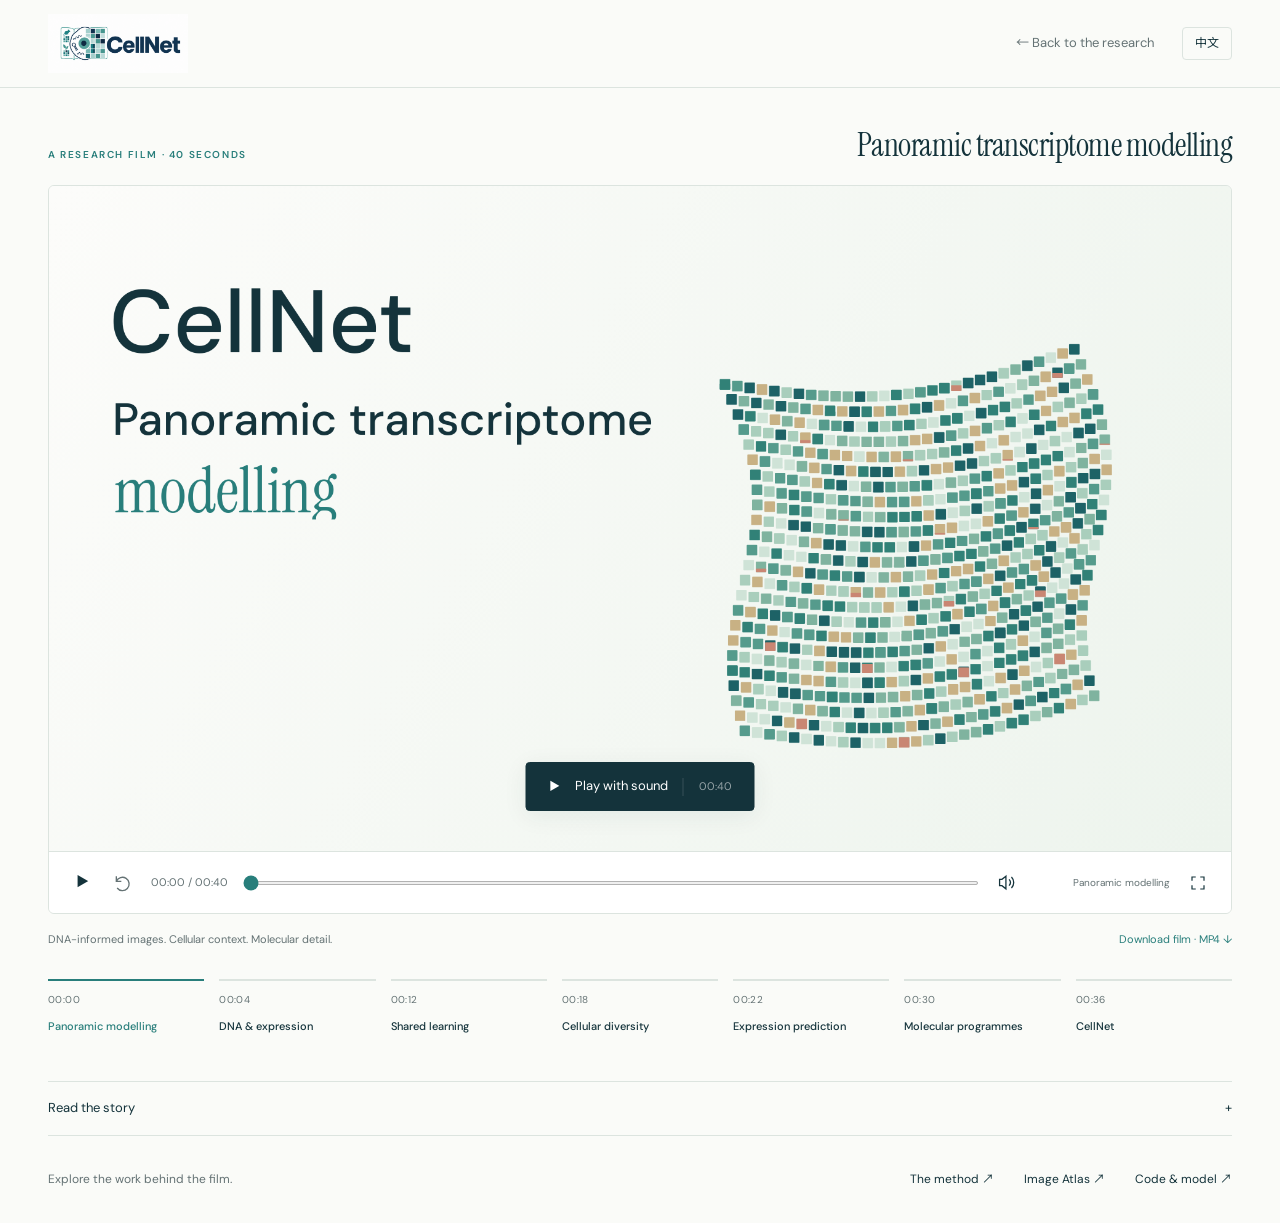
==== film/index.html @ 0e3cb8d1 "Prepare narrated CellNet film and continuous presentation" ====
<!doctype html>
<html lang="en">
<head>
  <meta charset="utf-8">
  <meta name="viewport" content="width=device-width, initial-scale=1">
  <meta name="theme-color" content="#fafbf8">
  <title>CellNet — A panoramic view of the cell · The film</title>
  <meta name="description" content="A 40-second narrated research film introducing CellNet: DNA-informed transcriptome images, panoramic learning, and cellular and molecular capabilities.">
  <link rel="canonical" href="https://daydayup-xq.github.io/CellNet/film/">
  <meta property="og:title" content="CellNet: A panoramic view of the cell — The film">
  <meta property="og:type" content="video.other">
  <meta property="og:image" content="https://daydayup-xq.github.io/CellNet/film/poster.jpg">
  <link rel="icon" href="../assets/cellnet-logo.png">
  <link rel="stylesheet" href="film.css">
  <script type="module" src="player.js"></script>
</head>
<body>
  <a class="skip" href="#film" data-en="Skip to film" data-zh="跳至短片">Skip to film</a>
  <header class="film-header">
    <a class="brand" href="../" aria-label="CellNet home"><img src="../assets/cellnet-logo.png" alt="CellNet" width="1942" height="809"></a>
    <a class="back" href="../" data-en="← Back to the research" data-zh="← 返回研究主页">← Back to the research</a>
    <button class="language" id="language" type="button" aria-label="Switch to Chinese">中文</button>
  </header>
  <main>
    <div class="film-intro"><p class="eyebrow" data-en="A RESEARCH FILM · 40 SECONDS" data-zh="研究短片 · 40 秒">A RESEARCH FILM · 40 SECONDS</p><h1 data-en="Panoramic transcriptome modelling" data-zh="转录组的全景建模">Panoramic transcriptome modelling</h1></div>
    <audio id="soundtrack" preload="metadata"></audio>
    <section class="player" id="film" aria-label="CellNet research film">
      <div class="screen" id="screen" tabindex="0" role="group" aria-label="Film canvas. Space to play or pause; left and right arrows to seek.">
        <canvas id="film-canvas" width="1920" height="1080" role="img" aria-label="CellNet research film. A full text transcript is available below."></canvas>
        <div class="loading" id="loading" role="status" data-en="Preparing the film…" data-zh="正在加载短片…">Preparing the film…</div>
        <button class="start" id="start" type="button" aria-label="Play the film" hidden><span class="play-symbol" aria-hidden="true">▶</span><span data-en="Play with sound" data-zh="有声播放">Play with sound</span><small>00:40</small></button>
      </div>
      <div class="controls" id="controls">
        <button class="control play" id="play" type="button" disabled aria-label="Play"><span id="play-icon" aria-hidden="true">▶</span></button>
        <button class="control replay" id="replay" type="button" disabled aria-label="Replay"><svg viewBox="0 0 24 24" width="20" height="20" fill="none" stroke="currentColor" stroke-width="1.6" aria-hidden="true"><path d="M4 10a8 8 0 1 1 1 8M4 4v6h6"/></svg></button>
        <output id="time" class="time" aria-label="Playback time">00:00 / 00:40</output>
        <label class="seek-label" for="seek"><span class="sr-only" data-en="Film position in seconds" data-zh="短片进度（秒）">Film position in seconds</span><input id="seek" type="range" min="0" max="40" step="0.1" value="0" disabled aria-valuetext="0 seconds of 40 seconds"></label>
        <button class="control" id="sound" type="button" aria-label="Mute" aria-pressed="false" disabled><svg viewBox="0 0 24 24" width="19" height="19" fill="none" stroke="currentColor" stroke-width="1.6" aria-hidden="true"><path d="M10 4 5 8H2v8h3l5 4Z"/><path id="sound-waves" d="M14 8a6 6 0 0 1 0 8m3-11a10 10 0 0 1 0 14"/><path id="sound-off" style="display:none" d="m15 9 6 6m0-6-6 6"/></svg></button>
        <span class="chapter-label" id="chapter-label"></span>
        <button class="control" id="fullscreen" type="button" aria-label="Enter fullscreen"><svg viewBox="0 0 24 24" width="18" height="18" fill="none" stroke="currentColor" stroke-width="1.6" aria-hidden="true"><path d="M4 9V4h5m6 0h5v5m0 6v5h-5m-6 0H4v-5"/></svg></button>
      </div>
      <p class="sr-only" id="scene-announcement" aria-live="polite"></p>
    </section>
    <p id="audio-status" class="audio-status" role="status" hidden></p>
    <div class="film-meta"><span data-en="DNA-informed images. Cellular context. Molecular detail." data-zh="DNA 引导的图像，细胞全景，分子细节。">DNA-informed images. Cellular context. Molecular detail.</span><a id="video-download" href="cellnet-film-en.mp4" download data-en="Download film · MP4 ↓" data-zh="下载短片 · MP4 ↓">Download film · MP4 ↓</a></div>
    <nav class="chapters" id="chapters" aria-label="Film chapters"></nav>
    <details class="transcript" id="transcript"><summary><span data-en="Read the story" data-zh="阅读完整解说">Read the story</span><span aria-hidden="true">+</span></summary><ol id="transcript-list"></ol></details>
    <footer class="film-footer"><p data-en="Explore the work behind the film." data-zh="继续探索短片背后的研究。">Explore the work behind the film.</p><div><a href="../#method" data-en="The method ↗" data-zh="方法 ↗">The method ↗</a><a href="../#gallery">Image Atlas ↗</a><a href="https://github.com/daydayup-xq/CellNet" target="_blank" rel="noopener noreferrer" data-en="Code & model ↗" data-zh="代码与模型 ↗">Code & model ↗</a></div></footer>
    <noscript><p>This film uses JavaScript for playback. <a href="cellnet-film-en.mp4">Watch the MP4 version</a>.</p></noscript>
  </main>
</body>
</html>
---- film/film.css ----
@font-face{font-family:'DM Sans';font-style:normal;font-weight:100 1000;font-display:swap;src:url('../assets/fonts/dm-sans-latin-variable.woff2') format('woff2')}
@font-face{font-family:'Instrument Serif';font-style:normal;font-weight:400;font-display:swap;src:url('../assets/fonts/instrument-serif-latin-regular.woff2') format('woff2')}
@font-face{font-family:'Instrument Serif';font-style:italic;font-weight:400;font-display:swap;src:url('../assets/fonts/instrument-serif-latin-italic.woff2') format('woff2')}
@font-face{font-family:'Noto Sans SC';font-style:normal;font-weight:100 900;font-display:swap;src:url('../assets/fonts/noto-sans-sc-film.woff2') format('woff2')}
:root{--paper:#fafbf8;--ink:#14333b;--teal:#287e7b;--line:#dce4df;--muted:#647274;--sans:'DM Sans','Noto Sans SC',sans-serif}
*{box-sizing:border-box}body{margin:0;background:var(--paper);color:var(--ink);font:15px/1.6 var(--sans);-webkit-font-smoothing:antialiased}button,input{font:inherit}a{color:inherit;text-decoration:none}button{color:inherit;cursor:pointer}button:disabled{cursor:wait;opacity:.45}a:focus-visible,button:focus-visible,input:focus-visible,summary:focus-visible,[tabindex]:focus-visible{outline:3px solid #64ada4;outline-offset:5px}button{touch-action:manipulation}[hidden]{display:none!important}.sr-only{position:absolute;width:1px;height:1px;margin:-1px;overflow:hidden;clip:rect(0,0,0,0);white-space:nowrap}.skip{position:fixed;top:-80px;left:16px;padding:10px;background:white;z-index:20}.skip:focus{top:16px}
.film-header{height:88px;display:flex;align-items:center;gap:28px;max-width:1600px;margin:auto;padding:0 48px;border-bottom:1px solid var(--line)}.brand{width:140px;flex:none;display:block}.brand img{display:block;width:100%;height:auto}.back{margin-left:auto;font-size:13px;color:var(--muted)}.language{background:none;border:1px solid var(--line);border-radius:4px;padding:6px 12px;font-size:12px}main{max-width:1440px;margin:auto;padding:40px 48px 0}.film-intro{display:flex;align-items:end;justify-content:space-between;gap:24px;margin-bottom:22px}.eyebrow{font-size:10px;letter-spacing:1.6px;margin:0;color:var(--teal);font-weight:600}h1{font-family:'Instrument Serif','Noto Sans SC',serif;font-size:32px;font-weight:400;letter-spacing:-.5px;line-height:1.1;margin:0}html[lang=zh-CN] h1{font-size:24px;letter-spacing:0}
.player{border:1px solid var(--line);border-radius:6px;overflow:hidden;background:var(--paper)}.screen{position:relative;aspect-ratio:16/9;isolation:isolate;cursor:pointer}.screen canvas{width:100%;height:100%;display:block}.loading{position:absolute;inset:0;display:grid;place-items:center;background:var(--paper);font-size:14px}.start{position:absolute;left:50%;bottom:6%;transform:translateX(-50%);display:flex;align-items:center;gap:15px;padding:13px 22px;background:var(--ink);color:white;border:1px solid var(--ink);border-radius:4px;font-size:13px;box-shadow:0 5px 25px #14333b12;white-space:nowrap}.start:hover{background:var(--teal)}.start small{font-size:11px;opacity:.55;border-left:1px solid #ffffff45;padding-left:15px}.play-symbol{font-size:11px}.controls{min-height:62px;display:flex;align-items:center;gap:15px;border-top:1px solid var(--line);padding:9px 20px;background:#fff}.control{border:0;background:transparent;flex:none;display:grid;place-items:center;width:26px;height:30px;font-size:22px;padding:0}.control.play{font-size:13px}.control.replay{font-size:24px;color:var(--muted)}.time{font-variant-numeric:tabular-nums;font-size:11px;white-space:nowrap;color:var(--muted)}.seek-label{flex:1;min-width:40px;display:flex;align-items:center;height:32px}input[type=range]{width:100%;margin:0;accent-color:var(--teal);cursor:pointer;height:4px}.chapter-label{font-size:10px;color:var(--muted);width:135px;text-align:right;white-space:nowrap;overflow:hidden;text-overflow:ellipsis}.film-meta{display:flex;justify-content:space-between;gap:20px;margin:17px 0 30px;font-size:11px;color:var(--muted)}.film-meta a{color:var(--teal);white-space:nowrap}.chapters{display:grid;grid-template-columns:repeat(7,minmax(0,1fr));gap:15px;margin:0 0 32px}.chapter{background:none;border:0;border-top:2px solid var(--line);text-align:left;padding:12px 0;line-height:1.45;transition:border-color .2s}.chapter[aria-current=true]{border-top-color:var(--teal)}.chapter:hover{border-top-color:#91b7a9}.chapter span{display:block;color:var(--muted);font-size:10px;letter-spacing:.4px;font-variant-numeric:tabular-nums;margin-bottom:8px}.chapter strong{font-weight:500;font-size:11px}.chapter[aria-current=true] strong{color:var(--teal)}.transcript{border-block:1px solid var(--line);margin-bottom:34px}.transcript summary{display:flex;justify-content:space-between;list-style:none;cursor:pointer;font-size:13px;padding:16px 0}.transcript summary::-webkit-details-marker{display:none}.transcript[open] summary>span:last-child{transform:rotate(45deg)}.transcript ol{list-style:none;padding:10px 0 22px;margin:0;display:grid;grid-template-columns:1fr 1fr;gap:22px 55px}.transcript li{display:grid;grid-template-columns:45px 1fr;gap:15px;font-size:13px}.transcript li button{border:0;background:none;padding:0;align-self:start;font-size:11px;color:var(--teal)}.transcript li h2{font-size:14px;font-weight:550;margin:0 0 6px}.transcript li p{margin:0;color:var(--muted)}.film-footer{display:flex;justify-content:space-between;align-items:center;gap:20px;padding:0 0 34px;font-size:12px}.film-footer p{color:var(--muted);margin:0}.film-footer>div{display:flex;gap:30px}.film-footer a:hover{color:var(--teal)}.player:fullscreen{display:flex;flex-direction:column;justify-content:center;background:var(--paper);border:0;border-radius:0}.player:fullscreen .screen{width:min(100%,calc((100dvh - 62px)*16/9));flex:none;margin:auto auto 0}.player:fullscreen .controls{width:100%;margin:0 auto auto}
html.export body{background:var(--paper)}html.export .film-header,html.export .film-intro,html.export .controls,html.export .film-meta,html.export .chapters,html.export .transcript,html.export .film-footer,html.export .start{display:none!important}html.export main{max-width:none;padding:0}html.export .player{border:0;border-radius:0}html.export .screen{width:100vw;height:100vh;aspect-ratio:auto}
@media(min-width:1600px){main{padding-top:50px}}@media(max-width:900px){.film-header{padding:0 25px;height:75px}main{padding:30px 25px 0}.film-intro{display:block}.eyebrow{margin-bottom:12px}h1{font-size:30px}.chapters{grid-template-columns:repeat(4,1fr);gap:0 18px}.chapter-label{display:none}.transcript ol{gap:20px 25px}.film-meta{font-size:10px}.film-footer>div{gap:20px}}
@media(max-width:540px){.film-header{padding-inline:18px;gap:14px;height:68px}.brand{width:110px}.back{font-size:10px}.language{font-size:10px;padding:4px 7px}main{padding:24px 14px 0}.film-intro{margin-inline:4px}h1{font-size:27px}.eyebrow{font-size:9px}.controls{padding:7px 10px;gap:9px;min-height:52px}.time{font-size:9px}.control{width:20px}.start{padding:8px 13px;gap:10px;font-size:10px;bottom:4%}.start small{display:none}.film-meta{display:block;margin:14px 4px 25px}.film-meta>span{display:block;margin-bottom:8px}.chapters{margin:0 4px 24px;gap:0 12px}.chapter strong{font-size:10px}.chapter span{font-size:9px;margin-bottom:5px}.transcript{margin-inline:4px}.transcript ol{grid-template-columns:1fr;gap:22px}.film-footer{display:block;margin-inline:4px}.film-footer p{margin-bottom:14px}.film-footer>div{justify-content:space-between;gap:10px;font-size:11px}}
@media(prefers-reduced-motion:reduce){*{scroll-behavior:auto!important;transition:none!important}}

.audio-status{font-size:12px;color:var(--teal);margin:12px 0}.export .audio-status{display:none!important}
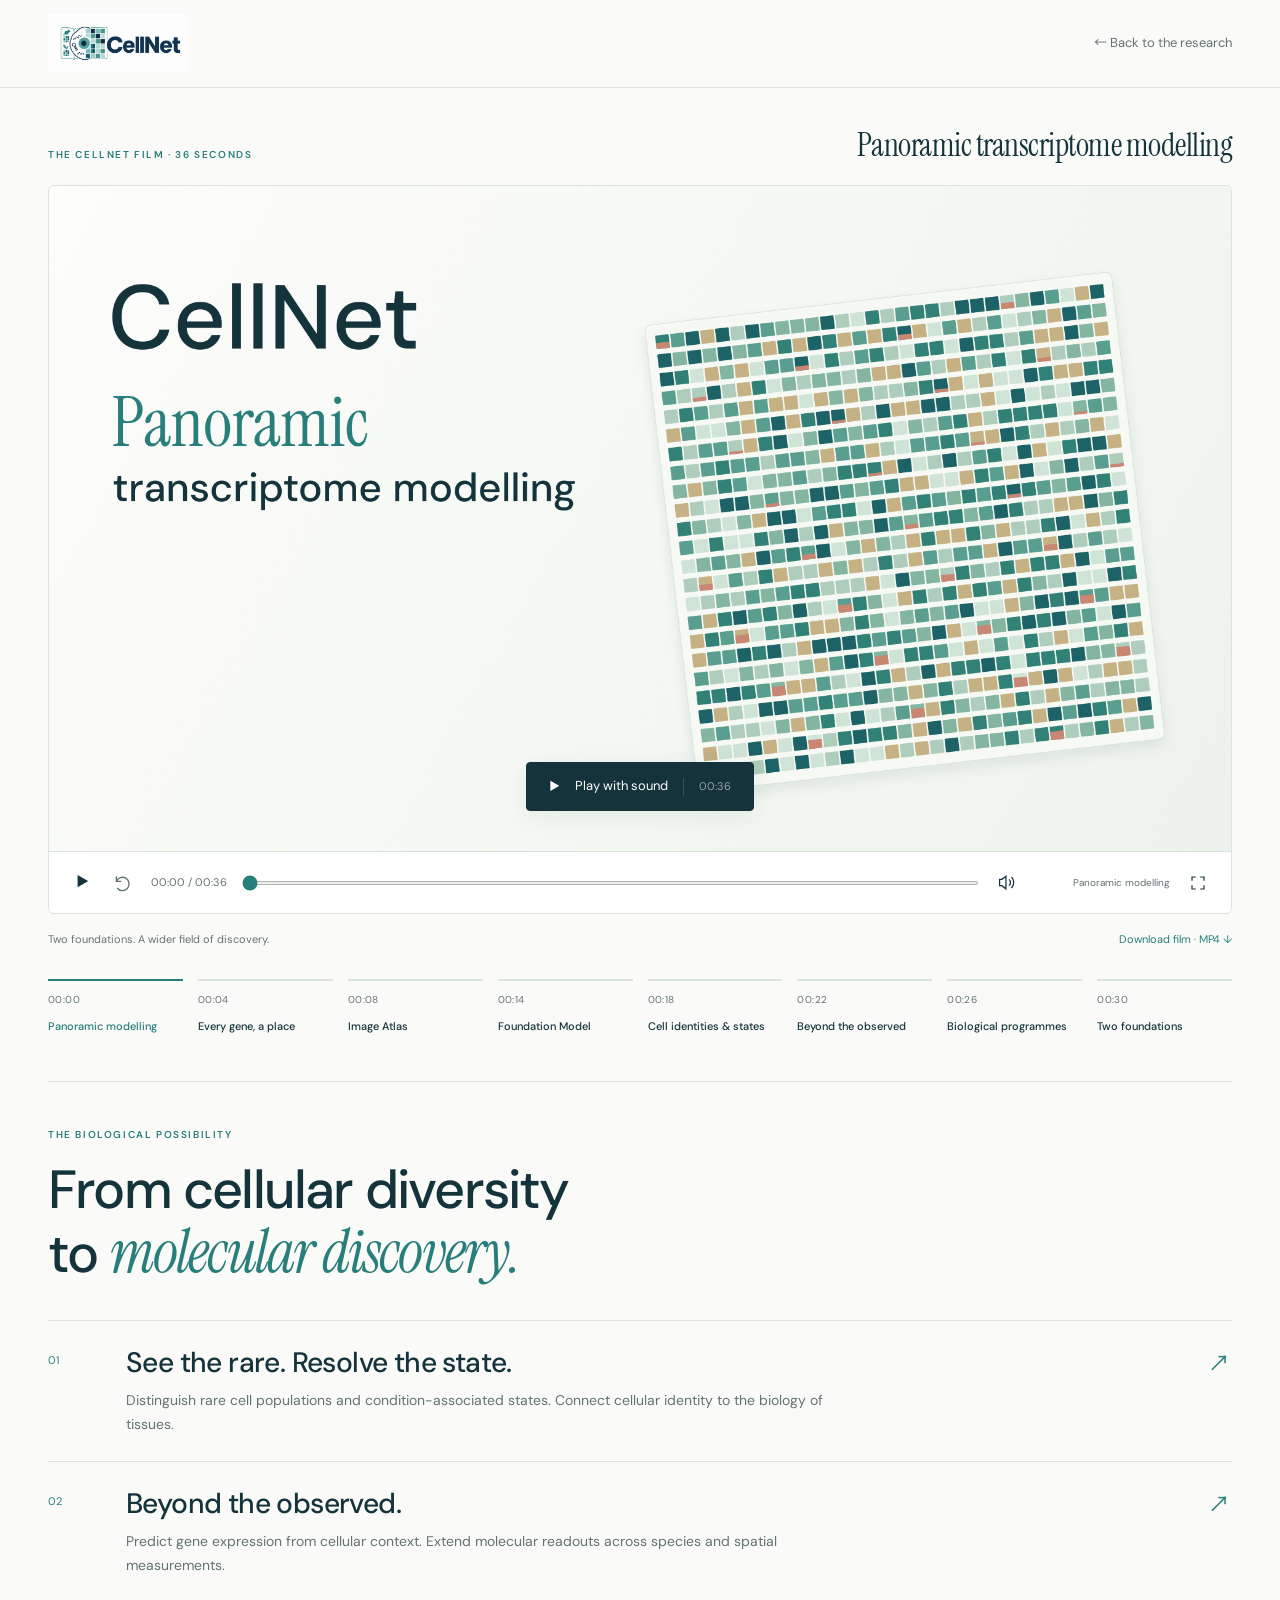
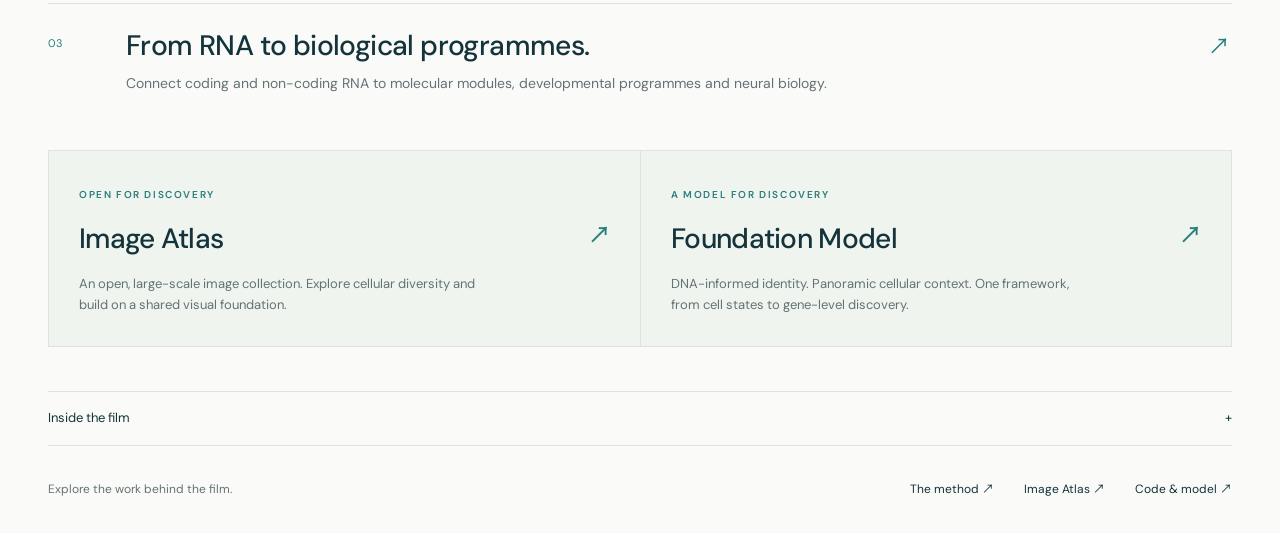
==== commit a3356287: "Present CellNet Image Atlas and foundation model in a music-led English film" ====
--- a/film/index.html
+++ b/film/index.html
@@ -5,36 +5,35 @@
   <meta name="viewport" content="width=device-width, initial-scale=1">
   <meta name="theme-color" content="#fafbf8">
   <title>CellNet — A panoramic view of the cell · The film</title>
-  <meta name="description" content="A 40-second narrated research film introducing CellNet: DNA-informed transcriptome images, panoramic learning, and cellular and molecular capabilities.">
+  <meta name="description" content="A 36-second music-led film. A large-scale Image Atlas and a panoramic foundation model connect cellular diversity with molecular discovery.">
   <link rel="canonical" href="https://daydayup-xq.github.io/CellNet/film/">
   <meta property="og:title" content="CellNet: A panoramic view of the cell — The film">
   <meta property="og:type" content="video.other">
   <meta property="og:image" content="https://daydayup-xq.github.io/CellNet/film/poster.jpg">
   <link rel="icon" href="../assets/cellnet-logo.png">
-  <link rel="stylesheet" href="film.css">
-  <script type="module" src="player.js"></script>
+  <link rel="stylesheet" href="film.css?v=3">
+  <script type="module" src="player.js?v=3"></script>
 </head>
 <body>
-  <a class="skip" href="#film" data-en="Skip to film" data-zh="跳至短片">Skip to film</a>
+  <a class="skip" href="#film">Skip to film</a>
   <header class="film-header">
     <a class="brand" href="../" aria-label="CellNet home"><img src="../assets/cellnet-logo.png" alt="CellNet" width="1942" height="809"></a>
-    <a class="back" href="../" data-en="← Back to the research" data-zh="← 返回研究主页">← Back to the research</a>
-    <button class="language" id="language" type="button" aria-label="Switch to Chinese">中文</button>
+    <a class="back" href="../">← Back to the research</a>
   </header>
   <main>
-    <div class="film-intro"><p class="eyebrow" data-en="A RESEARCH FILM · 40 SECONDS" data-zh="研究短片 · 40 秒">A RESEARCH FILM · 40 SECONDS</p><h1 data-en="Panoramic transcriptome modelling" data-zh="转录组的全景建模">Panoramic transcriptome modelling</h1></div>
+    <div class="film-intro"><p class="eyebrow">THE CELLNET FILM · 36 SECONDS</p><h1>Panoramic transcriptome modelling</h1></div>
     <audio id="soundtrack" preload="metadata"></audio>
     <section class="player" id="film" aria-label="CellNet research film">
       <div class="screen" id="screen" tabindex="0" role="group" aria-label="Film canvas. Space to play or pause; left and right arrows to seek.">
-        <canvas id="film-canvas" width="1920" height="1080" role="img" aria-label="CellNet research film. A full text transcript is available below."></canvas>
-        <div class="loading" id="loading" role="status" data-en="Preparing the film…" data-zh="正在加载短片…">Preparing the film…</div>
-        <button class="start" id="start" type="button" aria-label="Play the film" hidden><span class="play-symbol" aria-hidden="true">▶</span><span data-en="Play with sound" data-zh="有声播放">Play with sound</span><small>00:40</small></button>
+        <canvas id="film-canvas" width="1920" height="1080" role="img" aria-label="CellNet research film. An accessible description of each chapter is available below."></canvas>
+        <div class="loading" id="loading" role="status">Preparing the film…</div>
+        <button class="start" id="start" type="button" aria-label="Play the film" hidden><span class="play-symbol" aria-hidden="true">▶</span><span>Play with sound</span><small>00:36</small></button>
       </div>
       <div class="controls" id="controls">
         <button class="control play" id="play" type="button" disabled aria-label="Play"><span id="play-icon" aria-hidden="true">▶</span></button>
         <button class="control replay" id="replay" type="button" disabled aria-label="Replay"><svg viewBox="0 0 24 24" width="20" height="20" fill="none" stroke="currentColor" stroke-width="1.6" aria-hidden="true"><path d="M4 10a8 8 0 1 1 1 8M4 4v6h6"/></svg></button>
-        <output id="time" class="time" aria-label="Playback time">00:00 / 00:40</output>
-        <label class="seek-label" for="seek"><span class="sr-only" data-en="Film position in seconds" data-zh="短片进度（秒）">Film position in seconds</span><input id="seek" type="range" min="0" max="40" step="0.1" value="0" disabled aria-valuetext="0 seconds of 40 seconds"></label>
+        <output id="time" class="time" aria-label="Playback time">00:00 / 00:36</output>
+        <label class="seek-label" for="seek"><span class="sr-only">Film position in seconds</span><input id="seek" type="range" min="0" max="36" step="0.1" value="0" disabled aria-valuetext="0 seconds of 36 seconds"></label>
         <button class="control" id="sound" type="button" aria-label="Mute" aria-pressed="false" disabled><svg viewBox="0 0 24 24" width="19" height="19" fill="none" stroke="currentColor" stroke-width="1.6" aria-hidden="true"><path d="M10 4 5 8H2v8h3l5 4Z"/><path id="sound-waves" d="M14 8a6 6 0 0 1 0 8m3-11a10 10 0 0 1 0 14"/><path id="sound-off" style="display:none" d="m15 9 6 6m0-6-6 6"/></svg></button>
         <span class="chapter-label" id="chapter-label"></span>
         <button class="control" id="fullscreen" type="button" aria-label="Enter fullscreen"><svg viewBox="0 0 24 24" width="18" height="18" fill="none" stroke="currentColor" stroke-width="1.6" aria-hidden="true"><path d="M4 9V4h5m6 0h5v5m0 6v5h-5m-6 0H4v-5"/></svg></button>
@@ -42,10 +41,23 @@
       <p class="sr-only" id="scene-announcement" aria-live="polite"></p>
     </section>
     <p id="audio-status" class="audio-status" role="status" hidden></p>
-    <div class="film-meta"><span data-en="DNA-informed images. Cellular context. Molecular detail." data-zh="DNA 引导的图像，细胞全景，分子细节。">DNA-informed images. Cellular context. Molecular detail.</span><a id="video-download" href="cellnet-film-en.mp4" download data-en="Download film · MP4 ↓" data-zh="下载短片 · MP4 ↓">Download film · MP4 ↓</a></div>
+    <div class="film-meta"><span>Two foundations. A wider field of discovery.</span><a id="video-download" href="cellnet-film-en.mp4" download>Download film · MP4 ↓</a></div>
     <nav class="chapters" id="chapters" aria-label="Film chapters"></nav>
-    <details class="transcript" id="transcript"><summary><span data-en="Read the story" data-zh="阅读完整解说">Read the story</span><span aria-hidden="true">+</span></summary><ol id="transcript-list"></ol></details>
-    <footer class="film-footer"><p data-en="Explore the work behind the film." data-zh="继续探索短片背后的研究。">Explore the work behind the film.</p><div><a href="../#method" data-en="The method ↗" data-zh="方法 ↗">The method ↗</a><a href="../#gallery">Image Atlas ↗</a><a href="https://github.com/daydayup-xq/CellNet" target="_blank" rel="noopener noreferrer" data-en="Code & model ↗" data-zh="代码与模型 ↗">Code & model ↗</a></div></footer>
+    <section class="discovery" aria-labelledby="discovery-title">
+      <p class="eyebrow">THE BIOLOGICAL POSSIBILITY</p>
+      <h2 id="discovery-title">From cellular diversity<br>to <em>molecular discovery.</em></h2>
+      <div class="value-rows">
+        <a class="value-row" href="../#research"><span class="value-number">01</span><div><h3>See the rare. Resolve the state.</h3><p>Distinguish rare cell populations and condition-associated states. Connect cellular identity to the biology of tissues.</p></div><span aria-hidden="true">↗</span></a>
+        <a class="value-row" href="../assets/figures/figure-3.pdf" target="_blank" rel="noopener noreferrer"><span class="value-number">02</span><div><h3>Beyond the observed.</h3><p>Predict gene expression from cellular context. Extend molecular readouts across species and spatial measurements.</p></div><span aria-hidden="true">↗</span></a>
+        <a class="value-row" href="../#research"><span class="value-number">03</span><div><h3>From RNA to biological programmes.</h3><p>Connect coding and non-coding RNA to molecular modules, developmental programmes and neural biology.</p></div><span aria-hidden="true">↗</span></a>
+      </div>
+      <div class="resource-duo">
+        <a href="../#image-atlas"><span class="eyebrow">OPEN FOR DISCOVERY</span><h3>Image Atlas <span aria-hidden="true">↗</span></h3><p>An open, large-scale image collection. Explore cellular diversity and build on a shared visual foundation.</p></a>
+        <a href="https://github.com/daydayup-xq/CellNet" target="_blank" rel="noopener noreferrer"><span class="eyebrow">A MODEL FOR DISCOVERY</span><h3>Foundation Model <span aria-hidden="true">↗</span></h3><p>DNA-informed identity. Panoramic cellular context. One framework, from cell states to gene-level discovery.</p></a>
+      </div>
+    </section>
+    <details class="transcript" id="transcript"><summary><span>Inside the film</span><span aria-hidden="true">+</span></summary><ol id="transcript-list"></ol></details>
+    <footer class="film-footer"><p>Explore the work behind the film.</p><div><a href="../#method">The method ↗</a><a href="../#gallery">Image Atlas ↗</a><a href="https://github.com/daydayup-xq/CellNet" target="_blank" rel="noopener noreferrer">Code & model ↗</a></div></footer>
     <noscript><p>This film uses JavaScript for playback. <a href="cellnet-film-en.mp4">Watch the MP4 version</a>.</p></noscript>
   </main>
 </body>
--- a/film/film.css
+++ b/film/film.css
@@ -5,10 +5,13 @@
 :root{--paper:#fafbf8;--ink:#14333b;--teal:#287e7b;--line:#dce4df;--muted:#647274;--sans:'DM Sans','Noto Sans SC',sans-serif}
 *{box-sizing:border-box}body{margin:0;background:var(--paper);color:var(--ink);font:15px/1.6 var(--sans);-webkit-font-smoothing:antialiased}button,input{font:inherit}a{color:inherit;text-decoration:none}button{color:inherit;cursor:pointer}button:disabled{cursor:wait;opacity:.45}a:focus-visible,button:focus-visible,input:focus-visible,summary:focus-visible,[tabindex]:focus-visible{outline:3px solid #64ada4;outline-offset:5px}button{touch-action:manipulation}[hidden]{display:none!important}.sr-only{position:absolute;width:1px;height:1px;margin:-1px;overflow:hidden;clip:rect(0,0,0,0);white-space:nowrap}.skip{position:fixed;top:-80px;left:16px;padding:10px;background:white;z-index:20}.skip:focus{top:16px}
 .film-header{height:88px;display:flex;align-items:center;gap:28px;max-width:1600px;margin:auto;padding:0 48px;border-bottom:1px solid var(--line)}.brand{width:140px;flex:none;display:block}.brand img{display:block;width:100%;height:auto}.back{margin-left:auto;font-size:13px;color:var(--muted)}.language{background:none;border:1px solid var(--line);border-radius:4px;padding:6px 12px;font-size:12px}main{max-width:1440px;margin:auto;padding:40px 48px 0}.film-intro{display:flex;align-items:end;justify-content:space-between;gap:24px;margin-bottom:22px}.eyebrow{font-size:10px;letter-spacing:1.6px;margin:0;color:var(--teal);font-weight:600}h1{font-family:'Instrument Serif','Noto Sans SC',serif;font-size:32px;font-weight:400;letter-spacing:-.5px;line-height:1.1;margin:0}html[lang=zh-CN] h1{font-size:24px;letter-spacing:0}
-.player{border:1px solid var(--line);border-radius:6px;overflow:hidden;background:var(--paper)}.screen{position:relative;aspect-ratio:16/9;isolation:isolate;cursor:pointer}.screen canvas{width:100%;height:100%;display:block}.loading{position:absolute;inset:0;display:grid;place-items:center;background:var(--paper);font-size:14px}.start{position:absolute;left:50%;bottom:6%;transform:translateX(-50%);display:flex;align-items:center;gap:15px;padding:13px 22px;background:var(--ink);color:white;border:1px solid var(--ink);border-radius:4px;font-size:13px;box-shadow:0 5px 25px #14333b12;white-space:nowrap}.start:hover{background:var(--teal)}.start small{font-size:11px;opacity:.55;border-left:1px solid #ffffff45;padding-left:15px}.play-symbol{font-size:11px}.controls{min-height:62px;display:flex;align-items:center;gap:15px;border-top:1px solid var(--line);padding:9px 20px;background:#fff}.control{border:0;background:transparent;flex:none;display:grid;place-items:center;width:26px;height:30px;font-size:22px;padding:0}.control.play{font-size:13px}.control.replay{font-size:24px;color:var(--muted)}.time{font-variant-numeric:tabular-nums;font-size:11px;white-space:nowrap;color:var(--muted)}.seek-label{flex:1;min-width:40px;display:flex;align-items:center;height:32px}input[type=range]{width:100%;margin:0;accent-color:var(--teal);cursor:pointer;height:4px}.chapter-label{font-size:10px;color:var(--muted);width:135px;text-align:right;white-space:nowrap;overflow:hidden;text-overflow:ellipsis}.film-meta{display:flex;justify-content:space-between;gap:20px;margin:17px 0 30px;font-size:11px;color:var(--muted)}.film-meta a{color:var(--teal);white-space:nowrap}.chapters{display:grid;grid-template-columns:repeat(7,minmax(0,1fr));gap:15px;margin:0 0 32px}.chapter{background:none;border:0;border-top:2px solid var(--line);text-align:left;padding:12px 0;line-height:1.45;transition:border-color .2s}.chapter[aria-current=true]{border-top-color:var(--teal)}.chapter:hover{border-top-color:#91b7a9}.chapter span{display:block;color:var(--muted);font-size:10px;letter-spacing:.4px;font-variant-numeric:tabular-nums;margin-bottom:8px}.chapter strong{font-weight:500;font-size:11px}.chapter[aria-current=true] strong{color:var(--teal)}.transcript{border-block:1px solid var(--line);margin-bottom:34px}.transcript summary{display:flex;justify-content:space-between;list-style:none;cursor:pointer;font-size:13px;padding:16px 0}.transcript summary::-webkit-details-marker{display:none}.transcript[open] summary>span:last-child{transform:rotate(45deg)}.transcript ol{list-style:none;padding:10px 0 22px;margin:0;display:grid;grid-template-columns:1fr 1fr;gap:22px 55px}.transcript li{display:grid;grid-template-columns:45px 1fr;gap:15px;font-size:13px}.transcript li button{border:0;background:none;padding:0;align-self:start;font-size:11px;color:var(--teal)}.transcript li h2{font-size:14px;font-weight:550;margin:0 0 6px}.transcript li p{margin:0;color:var(--muted)}.film-footer{display:flex;justify-content:space-between;align-items:center;gap:20px;padding:0 0 34px;font-size:12px}.film-footer p{color:var(--muted);margin:0}.film-footer>div{display:flex;gap:30px}.film-footer a:hover{color:var(--teal)}.player:fullscreen{display:flex;flex-direction:column;justify-content:center;background:var(--paper);border:0;border-radius:0}.player:fullscreen .screen{width:min(100%,calc((100dvh - 62px)*16/9));flex:none;margin:auto auto 0}.player:fullscreen .controls{width:100%;margin:0 auto auto}
+.player{border:1px solid var(--line);border-radius:6px;overflow:hidden;background:var(--paper)}.screen{position:relative;aspect-ratio:16/9;isolation:isolate;cursor:pointer}.screen canvas{width:100%;height:100%;display:block}.loading{position:absolute;inset:0;display:grid;place-items:center;background:var(--paper);font-size:14px}.start{position:absolute;left:50%;bottom:6%;transform:translateX(-50%);display:flex;align-items:center;gap:15px;padding:13px 22px;background:var(--ink);color:white;border:1px solid var(--ink);border-radius:4px;font-size:13px;box-shadow:0 5px 25px #14333b12;white-space:nowrap}.start:hover{background:var(--teal)}.start small{font-size:11px;opacity:.55;border-left:1px solid #ffffff45;padding-left:15px}.play-symbol{font-size:11px}.controls{min-height:62px;display:flex;align-items:center;gap:15px;border-top:1px solid var(--line);padding:9px 20px;background:#fff}.control{border:0;background:transparent;flex:none;display:grid;place-items:center;width:26px;height:30px;font-size:22px;padding:0}.control.play{font-size:13px}.control.replay{font-size:24px;color:var(--muted)}.time{font-variant-numeric:tabular-nums;font-size:11px;white-space:nowrap;color:var(--muted)}.seek-label{flex:1;min-width:40px;display:flex;align-items:center;height:32px}input[type=range]{width:100%;margin:0;accent-color:var(--teal);cursor:pointer;height:4px}.chapter-label{font-size:10px;color:var(--muted);width:135px;text-align:right;white-space:nowrap;overflow:hidden;text-overflow:ellipsis}.film-meta{display:flex;justify-content:space-between;gap:20px;margin:17px 0 30px;font-size:11px;color:var(--muted)}.film-meta a{color:var(--teal);white-space:nowrap}.chapters{display:grid;grid-template-columns:repeat(8,minmax(0,1fr));gap:15px;margin:0 0 32px}.chapter{background:none;border:0;border-top:2px solid var(--line);text-align:left;padding:12px 0;line-height:1.45;transition:border-color .2s}.chapter[aria-current=true]{border-top-color:var(--teal)}.chapter:hover{border-top-color:#91b7a9}.chapter span{display:block;color:var(--muted);font-size:10px;letter-spacing:.4px;font-variant-numeric:tabular-nums;margin-bottom:8px}.chapter strong{font-weight:500;font-size:11px}.chapter[aria-current=true] strong{color:var(--teal)}.transcript{border-block:1px solid var(--line);margin-bottom:34px}.transcript summary{display:flex;justify-content:space-between;list-style:none;cursor:pointer;font-size:13px;padding:16px 0}.transcript summary::-webkit-details-marker{display:none}.transcript[open] summary>span:last-child{transform:rotate(45deg)}.transcript ol{list-style:none;padding:10px 0 22px;margin:0;display:grid;grid-template-columns:1fr 1fr;gap:22px 55px}.transcript li{display:grid;grid-template-columns:45px 1fr;gap:15px;font-size:13px}.transcript li button{border:0;background:none;padding:0;align-self:start;font-size:11px;color:var(--teal)}.transcript li h2{font-size:14px;font-weight:550;margin:0 0 6px}.transcript li p{margin:0;color:var(--muted)}.film-footer{display:flex;justify-content:space-between;align-items:center;gap:20px;padding:0 0 34px;font-size:12px}.film-footer p{color:var(--muted);margin:0}.film-footer>div{display:flex;gap:30px}.film-footer a:hover{color:var(--teal)}.player:fullscreen{display:flex;flex-direction:column;justify-content:center;background:var(--paper);border:0;border-radius:0}.player:fullscreen .screen{width:min(100%,calc((100dvh - 62px)*16/9));flex:none;margin:auto auto 0}.player:fullscreen .controls{width:100%;margin:0 auto auto}
 html.export body{background:var(--paper)}html.export .film-header,html.export .film-intro,html.export .controls,html.export .film-meta,html.export .chapters,html.export .transcript,html.export .film-footer,html.export .start{display:none!important}html.export main{max-width:none;padding:0}html.export .player{border:0;border-radius:0}html.export .screen{width:100vw;height:100vh;aspect-ratio:auto}
 @media(min-width:1600px){main{padding-top:50px}}@media(max-width:900px){.film-header{padding:0 25px;height:75px}main{padding:30px 25px 0}.film-intro{display:block}.eyebrow{margin-bottom:12px}h1{font-size:30px}.chapters{grid-template-columns:repeat(4,1fr);gap:0 18px}.chapter-label{display:none}.transcript ol{gap:20px 25px}.film-meta{font-size:10px}.film-footer>div{gap:20px}}
 @media(max-width:540px){.film-header{padding-inline:18px;gap:14px;height:68px}.brand{width:110px}.back{font-size:10px}.language{font-size:10px;padding:4px 7px}main{padding:24px 14px 0}.film-intro{margin-inline:4px}h1{font-size:27px}.eyebrow{font-size:9px}.controls{padding:7px 10px;gap:9px;min-height:52px}.time{font-size:9px}.control{width:20px}.start{padding:8px 13px;gap:10px;font-size:10px;bottom:4%}.start small{display:none}.film-meta{display:block;margin:14px 4px 25px}.film-meta>span{display:block;margin-bottom:8px}.chapters{margin:0 4px 24px;gap:0 12px}.chapter strong{font-size:10px}.chapter span{font-size:9px;margin-bottom:5px}.transcript{margin-inline:4px}.transcript ol{grid-template-columns:1fr;gap:22px}.film-footer{display:block;margin-inline:4px}.film-footer p{margin-bottom:14px}.film-footer>div{justify-content:space-between;gap:10px;font-size:11px}}
 @media(prefers-reduced-motion:reduce){*{scroll-behavior:auto!important;transition:none!important}}
 
 .audio-status{font-size:12px;color:var(--teal);margin:12px 0}.export .audio-status{display:none!important}
+
+/* The film carries the concept; the page connects each capability to biology. */
+.discovery{padding:45px 0 44px;border-top:1px solid var(--line)}.discovery>h2{font-size:clamp(30px,4.2vw,59px);font-weight:500;letter-spacing:-1.8px;line-height:1.08;margin:18px 0 36px}.discovery>h2 em{font-family:'Instrument Serif',serif;font-weight:400;color:var(--teal);font-size:1.12em}.value-row{display:grid;grid-template-columns:60px 1fr 24px;gap:18px;border-top:1px solid var(--line);padding:25px 0;align-items:start}.value-number{font-size:11px;color:var(--teal);padding-top:6px;font-variant-numeric:tabular-nums}.value-row h3{font-size:clamp(20px,2.2vw,30px);font-weight:500;letter-spacing:-.6px;margin:0 0 9px;line-height:1.2}.value-row p{font-size:14px;color:var(--muted);max-width:740px;margin:0;line-height:1.7}.value-row>span:last-child{font-size:22px;color:var(--teal)}.value-row:hover h3,.resource-duo a:hover h3{color:var(--teal)}.resource-duo{display:grid;grid-template-columns:1fr 1fr;margin-top:30px;border:1px solid var(--line);background:#eff4ef}.resource-duo>a{padding:30px}.resource-duo>a+a{border-left:1px solid var(--line)}.resource-duo h3{font-size:28px;font-weight:500;letter-spacing:-.7px;margin:12px 0}.resource-duo h3 span{float:right;font-size:23px;color:var(--teal)}.resource-duo p{font-size:13px;color:var(--muted);max-width:420px;margin:0}.export .discovery{display:none!important}@media(max-width:540px){.discovery{padding:30px 4px}.discovery>h2{letter-spacing:-1px}.value-row{grid-template-columns:25px 1fr 18px;gap:12px;padding:22px 0}.value-row p{font-size:12px}.resource-duo{grid-template-columns:1fr}.resource-duo>a{padding:23px}.resource-duo>a+a{border-left:0;border-top:1px solid var(--line)}.resource-duo h3{font-size:25px}}
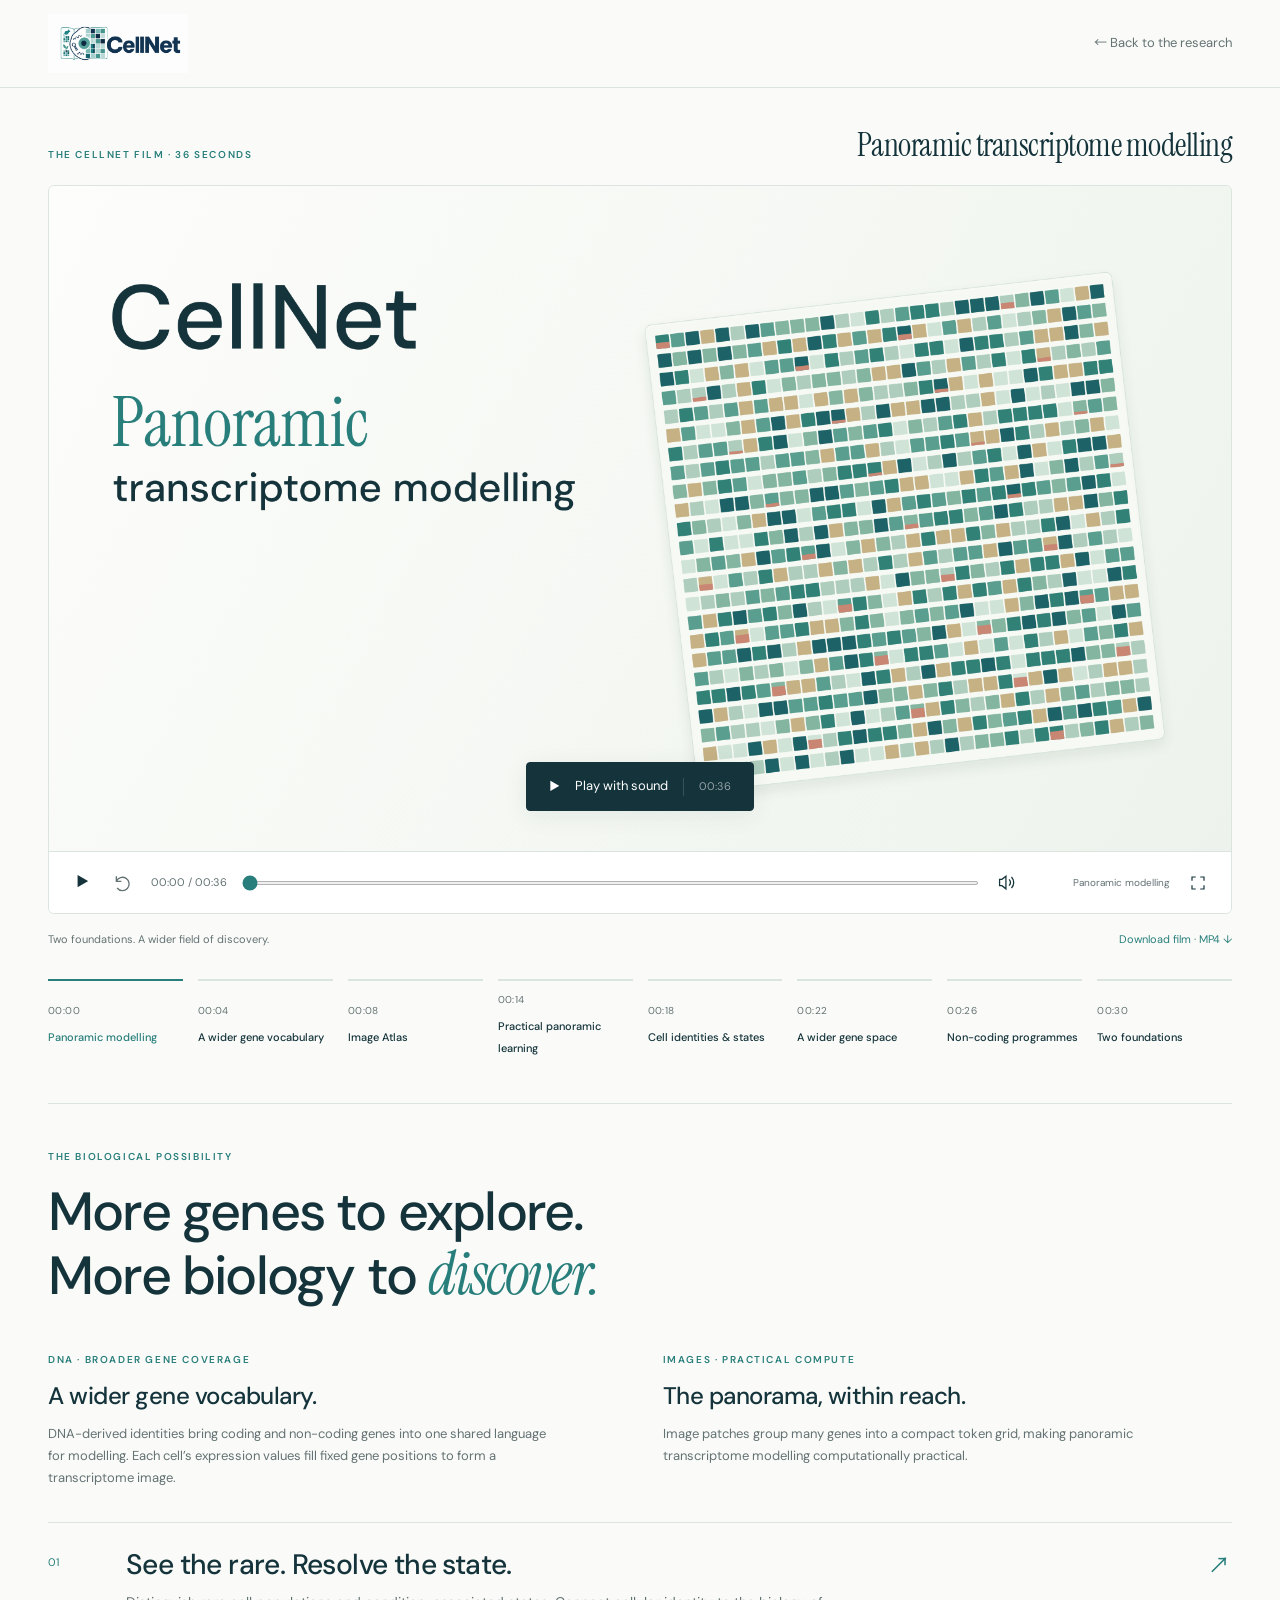
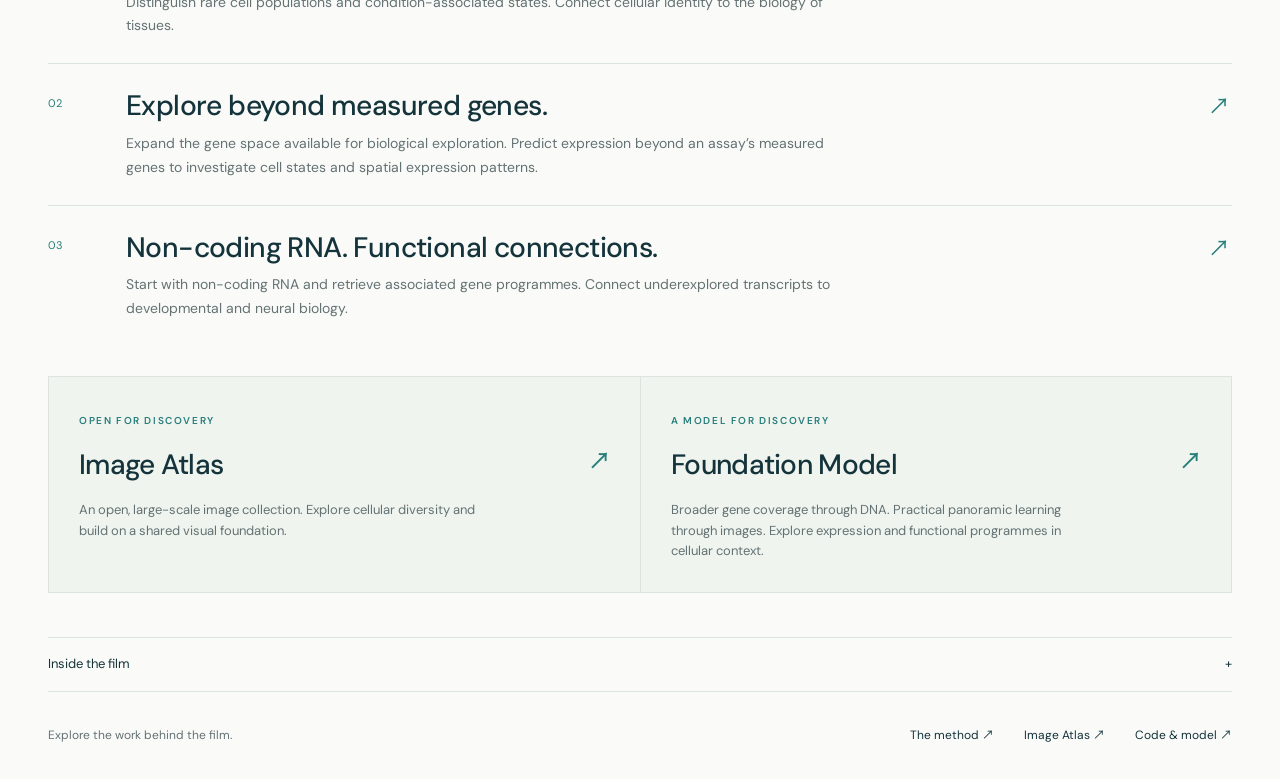
==== commit f66d12f5: "Explain CellNet biological value and practical panoramic modelling" ====
--- a/film/index.html
+++ b/film/index.html
@@ -5,14 +5,14 @@
   <meta name="viewport" content="width=device-width, initial-scale=1">
   <meta name="theme-color" content="#fafbf8">
   <title>CellNet — A panoramic view of the cell · The film</title>
-  <meta name="description" content="A 36-second music-led film. A large-scale Image Atlas and a panoramic foundation model connect cellular diversity with molecular discovery.">
+  <meta name="description" content="A 36-second music-led film. DNA broadens gene coverage. Images make panoramic modelling practical. Explore a wider gene space and the functional programmes associated with non-coding RNA.">
   <link rel="canonical" href="https://daydayup-xq.github.io/CellNet/film/">
   <meta property="og:title" content="CellNet: A panoramic view of the cell — The film">
   <meta property="og:type" content="video.other">
   <meta property="og:image" content="https://daydayup-xq.github.io/CellNet/film/poster.jpg">
   <link rel="icon" href="../assets/cellnet-logo.png">
-  <link rel="stylesheet" href="film.css?v=3">
-  <script type="module" src="player.js?v=3"></script>
+  <link rel="stylesheet" href="film.css?v=4">
+  <script type="module" src="player.js?v=4"></script>
 </head>
 <body>
   <a class="skip" href="#film">Skip to film</a>
@@ -45,15 +45,19 @@
     <nav class="chapters" id="chapters" aria-label="Film chapters"></nav>
     <section class="discovery" aria-labelledby="discovery-title">
       <p class="eyebrow">THE BIOLOGICAL POSSIBILITY</p>
-      <h2 id="discovery-title">From cellular diversity<br>to <em>molecular discovery.</em></h2>
+      <h2 id="discovery-title">More genes to explore.<br>More biology to <em>discover.</em></h2>
+      <div class="design-logic">
+        <article><span class="eyebrow">DNA · BROADER GENE COVERAGE</span><h3>A wider gene vocabulary.</h3><p>DNA-derived identities bring coding and non-coding genes into one shared language for modelling. Each cell’s expression values fill fixed gene positions to form a transcriptome image.</p></article>
+        <article><span class="eyebrow">IMAGES · PRACTICAL COMPUTE</span><h3>The panorama, within reach.</h3><p>Image patches group many genes into a compact token grid, making panoramic transcriptome modelling computationally practical.</p></article>
+      </div>
       <div class="value-rows">
         <a class="value-row" href="../#research"><span class="value-number">01</span><div><h3>See the rare. Resolve the state.</h3><p>Distinguish rare cell populations and condition-associated states. Connect cellular identity to the biology of tissues.</p></div><span aria-hidden="true">↗</span></a>
-        <a class="value-row" href="../assets/figures/figure-3.pdf" target="_blank" rel="noopener noreferrer"><span class="value-number">02</span><div><h3>Beyond the observed.</h3><p>Predict gene expression from cellular context. Extend molecular readouts across species and spatial measurements.</p></div><span aria-hidden="true">↗</span></a>
-        <a class="value-row" href="../#research"><span class="value-number">03</span><div><h3>From RNA to biological programmes.</h3><p>Connect coding and non-coding RNA to molecular modules, developmental programmes and neural biology.</p></div><span aria-hidden="true">↗</span></a>
+        <a class="value-row" href="../assets/figures/figure-3.pdf" target="_blank" rel="noopener noreferrer"><span class="value-number">02</span><div><h3>Explore beyond measured genes.</h3><p>Expand the gene space available for biological exploration. Predict expression beyond an assay’s measured genes to investigate cell states and spatial expression patterns.</p></div><span aria-hidden="true">↗</span></a>
+        <a class="value-row" href="../#research"><span class="value-number">03</span><div><h3>Non-coding RNA. Functional connections.</h3><p>Start with non-coding RNA and retrieve associated gene programmes. Connect underexplored transcripts to developmental and neural biology.</p></div><span aria-hidden="true">↗</span></a>
       </div>
       <div class="resource-duo">
         <a href="../#image-atlas"><span class="eyebrow">OPEN FOR DISCOVERY</span><h3>Image Atlas <span aria-hidden="true">↗</span></h3><p>An open, large-scale image collection. Explore cellular diversity and build on a shared visual foundation.</p></a>
-        <a href="https://github.com/daydayup-xq/CellNet" target="_blank" rel="noopener noreferrer"><span class="eyebrow">A MODEL FOR DISCOVERY</span><h3>Foundation Model <span aria-hidden="true">↗</span></h3><p>DNA-informed identity. Panoramic cellular context. One framework, from cell states to gene-level discovery.</p></a>
+        <a href="https://github.com/daydayup-xq/CellNet" target="_blank" rel="noopener noreferrer"><span class="eyebrow">A MODEL FOR DISCOVERY</span><h3>Foundation Model <span aria-hidden="true">↗</span></h3><p>Broader gene coverage through DNA. Practical panoramic learning through images. Explore expression and functional programmes in cellular context.</p></a>
       </div>
     </section>
     <details class="transcript" id="transcript"><summary><span>Inside the film</span><span aria-hidden="true">+</span></summary><ol id="transcript-list"></ol></details>
--- a/film/film.css
+++ b/film/film.css
@@ -3,7 +3,7 @@
 @font-face{font-family:'Instrument Serif';font-style:italic;font-weight:400;font-display:swap;src:url('../assets/fonts/instrument-serif-latin-italic.woff2') format('woff2')}
 @font-face{font-family:'Noto Sans SC';font-style:normal;font-weight:100 900;font-display:swap;src:url('../assets/fonts/noto-sans-sc-film.woff2') format('woff2')}
 :root{--paper:#fafbf8;--ink:#14333b;--teal:#287e7b;--line:#dce4df;--muted:#647274;--sans:'DM Sans','Noto Sans SC',sans-serif}
-*{box-sizing:border-box}body{margin:0;background:var(--paper);color:var(--ink);font:15px/1.6 var(--sans);-webkit-font-smoothing:antialiased}button,input{font:inherit}a{color:inherit;text-decoration:none}button{color:inherit;cursor:pointer}button:disabled{cursor:wait;opacity:.45}a:focus-visible,button:focus-visible,input:focus-visible,summary:focus-visible,[tabindex]:focus-visible{outline:3px solid #64ada4;outline-offset:5px}button{touch-action:manipulation}[hidden]{display:none!important}.sr-only{position:absolute;width:1px;height:1px;margin:-1px;overflow:hidden;clip:rect(0,0,0,0);white-space:nowrap}.skip{position:fixed;top:-80px;left:16px;padding:10px;background:white;z-index:20}.skip:focus{top:16px}
+*{box-sizing:border-box}body{margin:0;background:var(--paper);color:var(--ink);font:15px/1.6 var(--sans);-webkit-font-smoothing:antialiased}button,input{font:inherit}a{color:inherit;text-decoration:none}button{color:inherit;cursor:pointer}button:disabled{cursor:wait;opacity:.45}a:focus-visible,button:focus-visible,input:focus-visible,summary:focus-visible,[tabindex]:focus-visible{outline:3px solid #64ada4;outline-offset:5px}button{touch-action:manipulation}[hidden]{display:none!important}.sr-only{position:absolute;width:1px;height:1px;margin:-1px;overflow:hidden;clip:rect(0,0,0,0);white-space:nowrap}.skip{position:fixed;top:-80px;left:16px;padding:10px;background:white;z-index:20;clip-path:inset(50%)}.skip:focus{top:16px;clip-path:none}
 .film-header{height:88px;display:flex;align-items:center;gap:28px;max-width:1600px;margin:auto;padding:0 48px;border-bottom:1px solid var(--line)}.brand{width:140px;flex:none;display:block}.brand img{display:block;width:100%;height:auto}.back{margin-left:auto;font-size:13px;color:var(--muted)}.language{background:none;border:1px solid var(--line);border-radius:4px;padding:6px 12px;font-size:12px}main{max-width:1440px;margin:auto;padding:40px 48px 0}.film-intro{display:flex;align-items:end;justify-content:space-between;gap:24px;margin-bottom:22px}.eyebrow{font-size:10px;letter-spacing:1.6px;margin:0;color:var(--teal);font-weight:600}h1{font-family:'Instrument Serif','Noto Sans SC',serif;font-size:32px;font-weight:400;letter-spacing:-.5px;line-height:1.1;margin:0}html[lang=zh-CN] h1{font-size:24px;letter-spacing:0}
 .player{border:1px solid var(--line);border-radius:6px;overflow:hidden;background:var(--paper)}.screen{position:relative;aspect-ratio:16/9;isolation:isolate;cursor:pointer}.screen canvas{width:100%;height:100%;display:block}.loading{position:absolute;inset:0;display:grid;place-items:center;background:var(--paper);font-size:14px}.start{position:absolute;left:50%;bottom:6%;transform:translateX(-50%);display:flex;align-items:center;gap:15px;padding:13px 22px;background:var(--ink);color:white;border:1px solid var(--ink);border-radius:4px;font-size:13px;box-shadow:0 5px 25px #14333b12;white-space:nowrap}.start:hover{background:var(--teal)}.start small{font-size:11px;opacity:.55;border-left:1px solid #ffffff45;padding-left:15px}.play-symbol{font-size:11px}.controls{min-height:62px;display:flex;align-items:center;gap:15px;border-top:1px solid var(--line);padding:9px 20px;background:#fff}.control{border:0;background:transparent;flex:none;display:grid;place-items:center;width:26px;height:30px;font-size:22px;padding:0}.control.play{font-size:13px}.control.replay{font-size:24px;color:var(--muted)}.time{font-variant-numeric:tabular-nums;font-size:11px;white-space:nowrap;color:var(--muted)}.seek-label{flex:1;min-width:40px;display:flex;align-items:center;height:32px}input[type=range]{width:100%;margin:0;accent-color:var(--teal);cursor:pointer;height:4px}.chapter-label{font-size:10px;color:var(--muted);width:135px;text-align:right;white-space:nowrap;overflow:hidden;text-overflow:ellipsis}.film-meta{display:flex;justify-content:space-between;gap:20px;margin:17px 0 30px;font-size:11px;color:var(--muted)}.film-meta a{color:var(--teal);white-space:nowrap}.chapters{display:grid;grid-template-columns:repeat(8,minmax(0,1fr));gap:15px;margin:0 0 32px}.chapter{background:none;border:0;border-top:2px solid var(--line);text-align:left;padding:12px 0;line-height:1.45;transition:border-color .2s}.chapter[aria-current=true]{border-top-color:var(--teal)}.chapter:hover{border-top-color:#91b7a9}.chapter span{display:block;color:var(--muted);font-size:10px;letter-spacing:.4px;font-variant-numeric:tabular-nums;margin-bottom:8px}.chapter strong{font-weight:500;font-size:11px}.chapter[aria-current=true] strong{color:var(--teal)}.transcript{border-block:1px solid var(--line);margin-bottom:34px}.transcript summary{display:flex;justify-content:space-between;list-style:none;cursor:pointer;font-size:13px;padding:16px 0}.transcript summary::-webkit-details-marker{display:none}.transcript[open] summary>span:last-child{transform:rotate(45deg)}.transcript ol{list-style:none;padding:10px 0 22px;margin:0;display:grid;grid-template-columns:1fr 1fr;gap:22px 55px}.transcript li{display:grid;grid-template-columns:45px 1fr;gap:15px;font-size:13px}.transcript li button{border:0;background:none;padding:0;align-self:start;font-size:11px;color:var(--teal)}.transcript li h2{font-size:14px;font-weight:550;margin:0 0 6px}.transcript li p{margin:0;color:var(--muted)}.film-footer{display:flex;justify-content:space-between;align-items:center;gap:20px;padding:0 0 34px;font-size:12px}.film-footer p{color:var(--muted);margin:0}.film-footer>div{display:flex;gap:30px}.film-footer a:hover{color:var(--teal)}.player:fullscreen{display:flex;flex-direction:column;justify-content:center;background:var(--paper);border:0;border-radius:0}.player:fullscreen .screen{width:min(100%,calc((100dvh - 62px)*16/9));flex:none;margin:auto auto 0}.player:fullscreen .controls{width:100%;margin:0 auto auto}
 html.export body{background:var(--paper)}html.export .film-header,html.export .film-intro,html.export .controls,html.export .film-meta,html.export .chapters,html.export .transcript,html.export .film-footer,html.export .start{display:none!important}html.export main{max-width:none;padding:0}html.export .player{border:0;border-radius:0}html.export .screen{width:100vw;height:100vh;aspect-ratio:auto}
@@ -15,3 +15,5 @@
 
 /* The film carries the concept; the page connects each capability to biology. */
 .discovery{padding:45px 0 44px;border-top:1px solid var(--line)}.discovery>h2{font-size:clamp(30px,4.2vw,59px);font-weight:500;letter-spacing:-1.8px;line-height:1.08;margin:18px 0 36px}.discovery>h2 em{font-family:'Instrument Serif',serif;font-weight:400;color:var(--teal);font-size:1.12em}.value-row{display:grid;grid-template-columns:60px 1fr 24px;gap:18px;border-top:1px solid var(--line);padding:25px 0;align-items:start}.value-number{font-size:11px;color:var(--teal);padding-top:6px;font-variant-numeric:tabular-nums}.value-row h3{font-size:clamp(20px,2.2vw,30px);font-weight:500;letter-spacing:-.6px;margin:0 0 9px;line-height:1.2}.value-row p{font-size:14px;color:var(--muted);max-width:740px;margin:0;line-height:1.7}.value-row>span:last-child{font-size:22px;color:var(--teal)}.value-row:hover h3,.resource-duo a:hover h3{color:var(--teal)}.resource-duo{display:grid;grid-template-columns:1fr 1fr;margin-top:30px;border:1px solid var(--line);background:#eff4ef}.resource-duo>a{padding:30px}.resource-duo>a+a{border-left:1px solid var(--line)}.resource-duo h3{font-size:28px;font-weight:500;letter-spacing:-.7px;margin:12px 0}.resource-duo h3 span{float:right;font-size:23px;color:var(--teal)}.resource-duo p{font-size:13px;color:var(--muted);max-width:420px;margin:0}.export .discovery{display:none!important}@media(max-width:540px){.discovery{padding:30px 4px}.discovery>h2{letter-spacing:-1px}.value-row{grid-template-columns:25px 1fr 18px;gap:12px;padding:22px 0}.value-row p{font-size:12px}.resource-duo{grid-template-columns:1fr}.resource-duo>a{padding:23px}.resource-duo>a+a{border-left:0;border-top:1px solid var(--line)}.resource-duo h3{font-size:25px}}
+
+.design-logic{display:grid;grid-template-columns:1fr 1fr;gap:45px;padding:4px 0 33px}.design-logic h3{font-size:24px;font-weight:500;letter-spacing:-.5px;line-height:1.2;margin:12px 0}.design-logic p{font-size:13px;color:var(--muted);line-height:1.7;max-width:500px;margin:0}@media(max-width:540px){.design-logic{grid-template-columns:1fr;gap:25px;padding-bottom:28px}.design-logic h3{font-size:22px}.design-logic p{font-size:12px}}
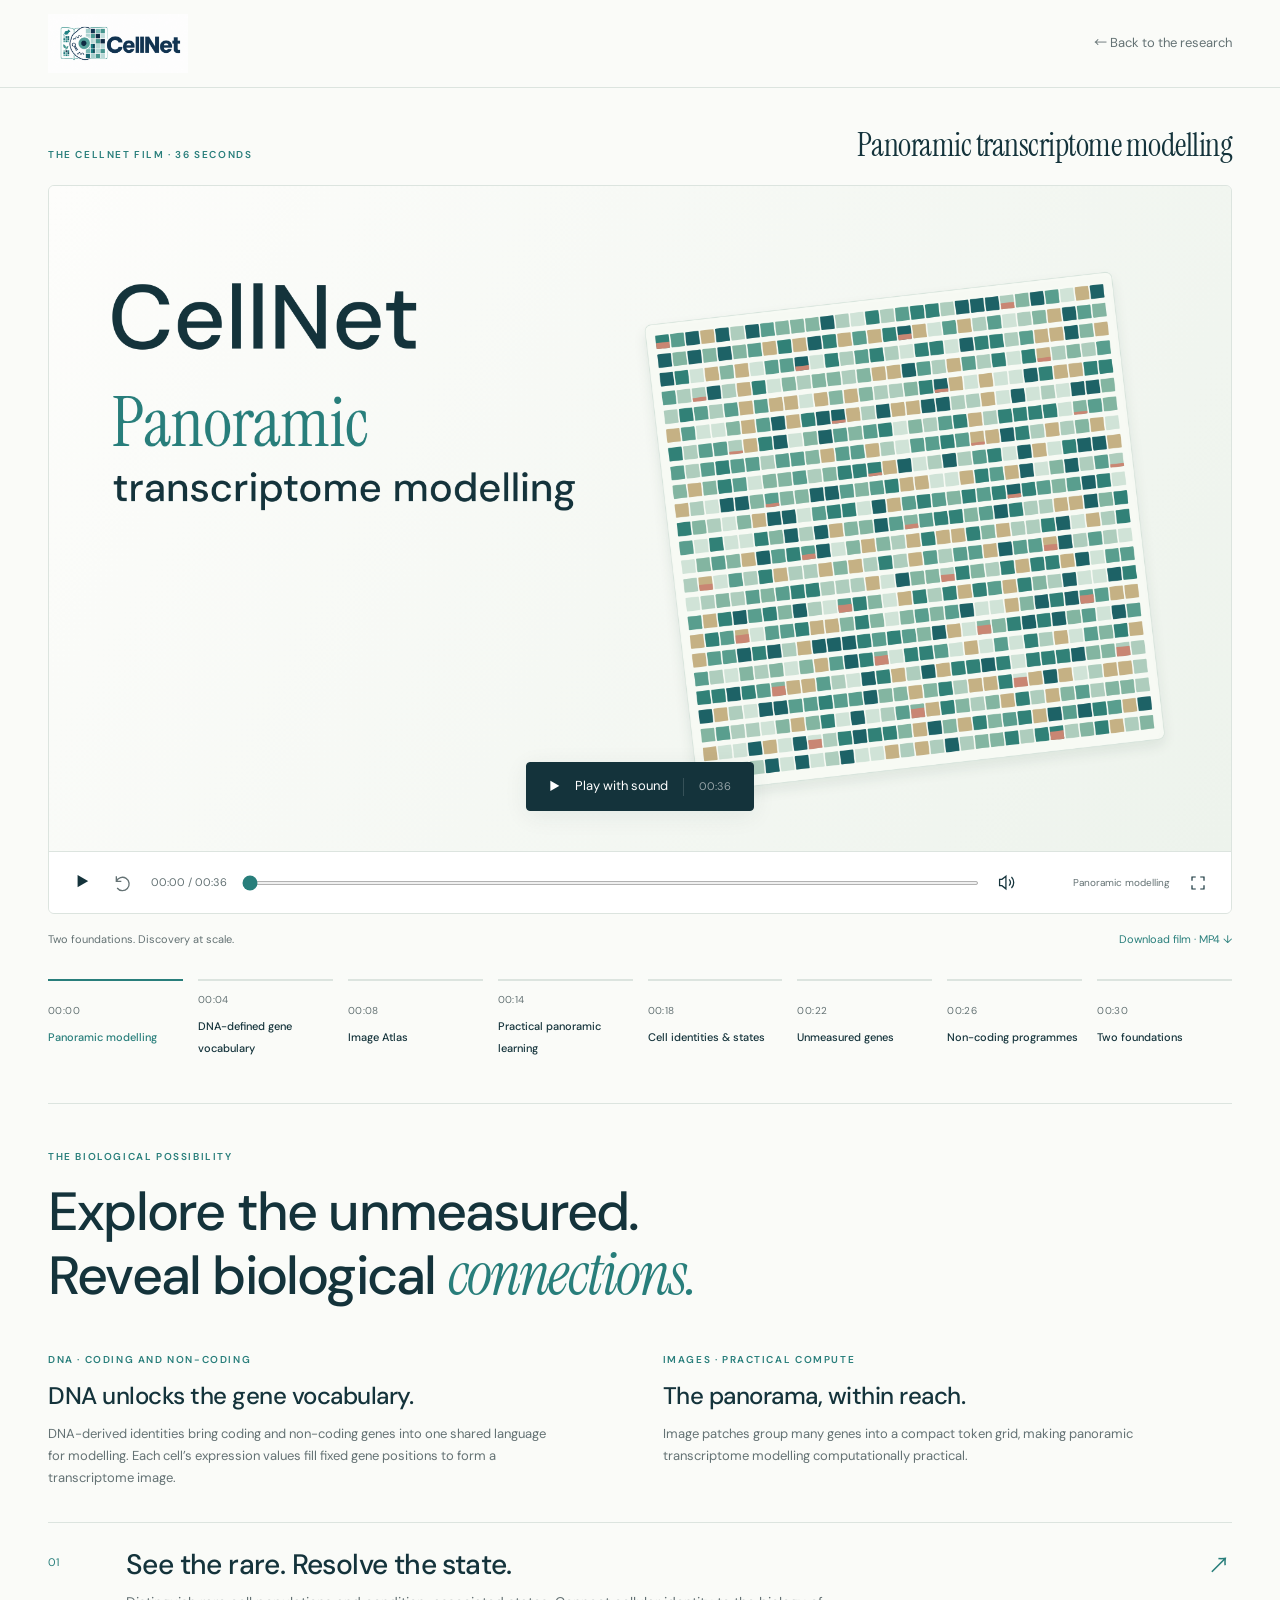
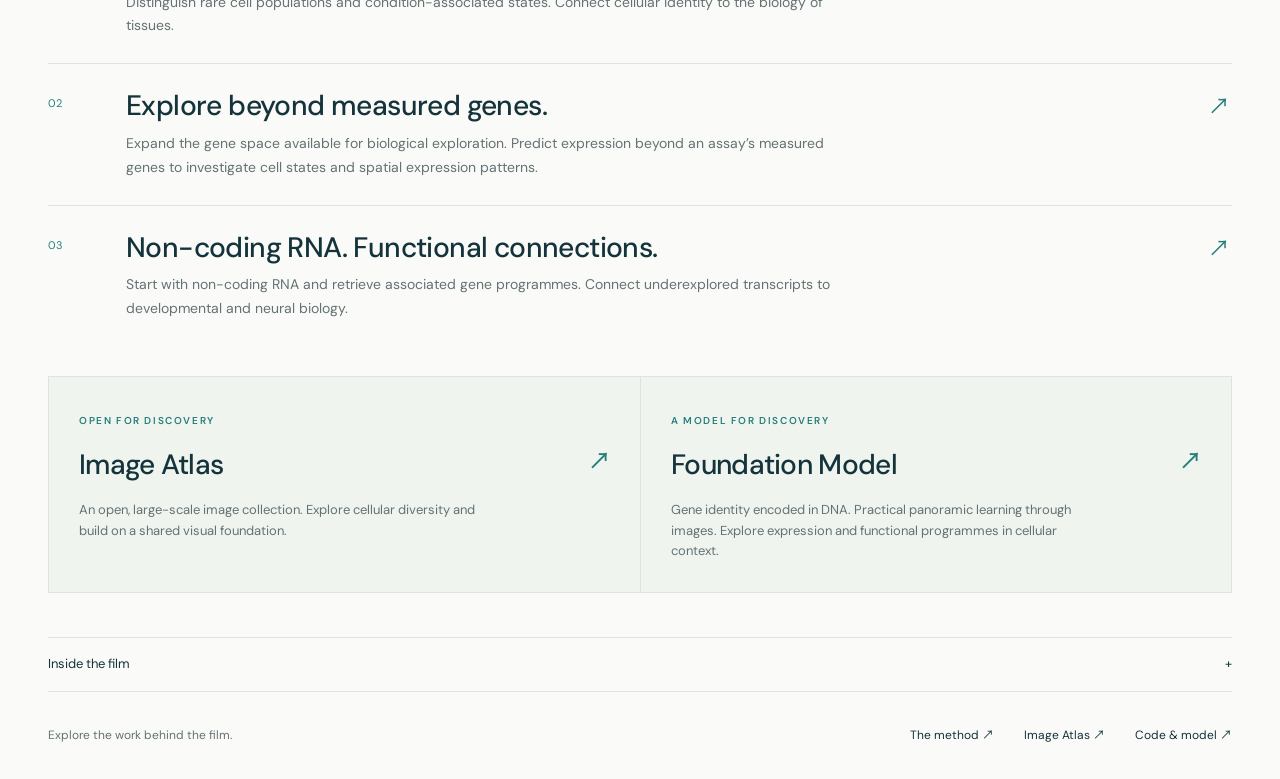
==== commit 431cacd5: "Refine CellNet launch copy and smooth Image Atlas motion" ====
--- a/film/index.html
+++ b/film/index.html
@@ -5,14 +5,14 @@
   <meta name="viewport" content="width=device-width, initial-scale=1">
   <meta name="theme-color" content="#fafbf8">
   <title>CellNet — A panoramic view of the cell · The film</title>
-  <meta name="description" content="A 36-second music-led film. DNA broadens gene coverage. Images make panoramic modelling practical. Explore a wider gene space and the functional programmes associated with non-coding RNA.">
+  <meta name="description" content="A 36-second music-led film. DNA unlocks the gene vocabulary. Images make panoramic modelling practical. Explore unmeasured genes and the functional programmes associated with non-coding RNA.">
   <link rel="canonical" href="https://daydayup-xq.github.io/CellNet/film/">
   <meta property="og:title" content="CellNet: A panoramic view of the cell — The film">
   <meta property="og:type" content="video.other">
-  <meta property="og:image" content="https://daydayup-xq.github.io/CellNet/film/poster.jpg">
+  <meta property="og:image" content="https://daydayup-xq.github.io/CellNet/film/poster.jpg?v=5">
   <link rel="icon" href="../assets/cellnet-logo.png">
-  <link rel="stylesheet" href="film.css?v=4">
-  <script type="module" src="player.js?v=4"></script>
+  <link rel="stylesheet" href="film.css?v=5">
+  <script type="module" src="player.js?v=5"></script>
 </head>
 <body>
   <a class="skip" href="#film">Skip to film</a>
@@ -41,13 +41,13 @@
       <p class="sr-only" id="scene-announcement" aria-live="polite"></p>
     </section>
     <p id="audio-status" class="audio-status" role="status" hidden></p>
-    <div class="film-meta"><span>Two foundations. A wider field of discovery.</span><a id="video-download" href="cellnet-film-en.mp4" download>Download film · MP4 ↓</a></div>
+    <div class="film-meta"><span>Two foundations. Discovery at scale.</span><a id="video-download" href="cellnet-film-en.mp4?v=5" download>Download film · MP4 ↓</a></div>
     <nav class="chapters" id="chapters" aria-label="Film chapters"></nav>
     <section class="discovery" aria-labelledby="discovery-title">
       <p class="eyebrow">THE BIOLOGICAL POSSIBILITY</p>
-      <h2 id="discovery-title">More genes to explore.<br>More biology to <em>discover.</em></h2>
+      <h2 id="discovery-title">Explore the unmeasured.<br>Reveal biological <em>connections.</em></h2>
       <div class="design-logic">
-        <article><span class="eyebrow">DNA · BROADER GENE COVERAGE</span><h3>A wider gene vocabulary.</h3><p>DNA-derived identities bring coding and non-coding genes into one shared language for modelling. Each cell’s expression values fill fixed gene positions to form a transcriptome image.</p></article>
+        <article><span class="eyebrow">DNA · CODING AND NON-CODING</span><h3>DNA unlocks the gene vocabulary.</h3><p>DNA-derived identities bring coding and non-coding genes into one shared language for modelling. Each cell’s expression values fill fixed gene positions to form a transcriptome image.</p></article>
         <article><span class="eyebrow">IMAGES · PRACTICAL COMPUTE</span><h3>The panorama, within reach.</h3><p>Image patches group many genes into a compact token grid, making panoramic transcriptome modelling computationally practical.</p></article>
       </div>
       <div class="value-rows">
@@ -57,12 +57,12 @@
       </div>
       <div class="resource-duo">
         <a href="../#image-atlas"><span class="eyebrow">OPEN FOR DISCOVERY</span><h3>Image Atlas <span aria-hidden="true">↗</span></h3><p>An open, large-scale image collection. Explore cellular diversity and build on a shared visual foundation.</p></a>
-        <a href="https://github.com/daydayup-xq/CellNet" target="_blank" rel="noopener noreferrer"><span class="eyebrow">A MODEL FOR DISCOVERY</span><h3>Foundation Model <span aria-hidden="true">↗</span></h3><p>Broader gene coverage through DNA. Practical panoramic learning through images. Explore expression and functional programmes in cellular context.</p></a>
+        <a href="https://github.com/daydayup-xq/CellNet" target="_blank" rel="noopener noreferrer"><span class="eyebrow">A MODEL FOR DISCOVERY</span><h3>Foundation Model <span aria-hidden="true">↗</span></h3><p>Gene identity encoded in DNA. Practical panoramic learning through images. Explore expression and functional programmes in cellular context.</p></a>
       </div>
     </section>
     <details class="transcript" id="transcript"><summary><span>Inside the film</span><span aria-hidden="true">+</span></summary><ol id="transcript-list"></ol></details>
     <footer class="film-footer"><p>Explore the work behind the film.</p><div><a href="../#method">The method ↗</a><a href="../#gallery">Image Atlas ↗</a><a href="https://github.com/daydayup-xq/CellNet" target="_blank" rel="noopener noreferrer">Code & model ↗</a></div></footer>
-    <noscript><p>This film uses JavaScript for playback. <a href="cellnet-film-en.mp4">Watch the MP4 version</a>.</p></noscript>
+    <noscript><p>This film uses JavaScript for playback. <a href="cellnet-film-en.mp4?v=5">Watch the MP4 version</a>.</p></noscript>
   </main>
 </body>
 </html>
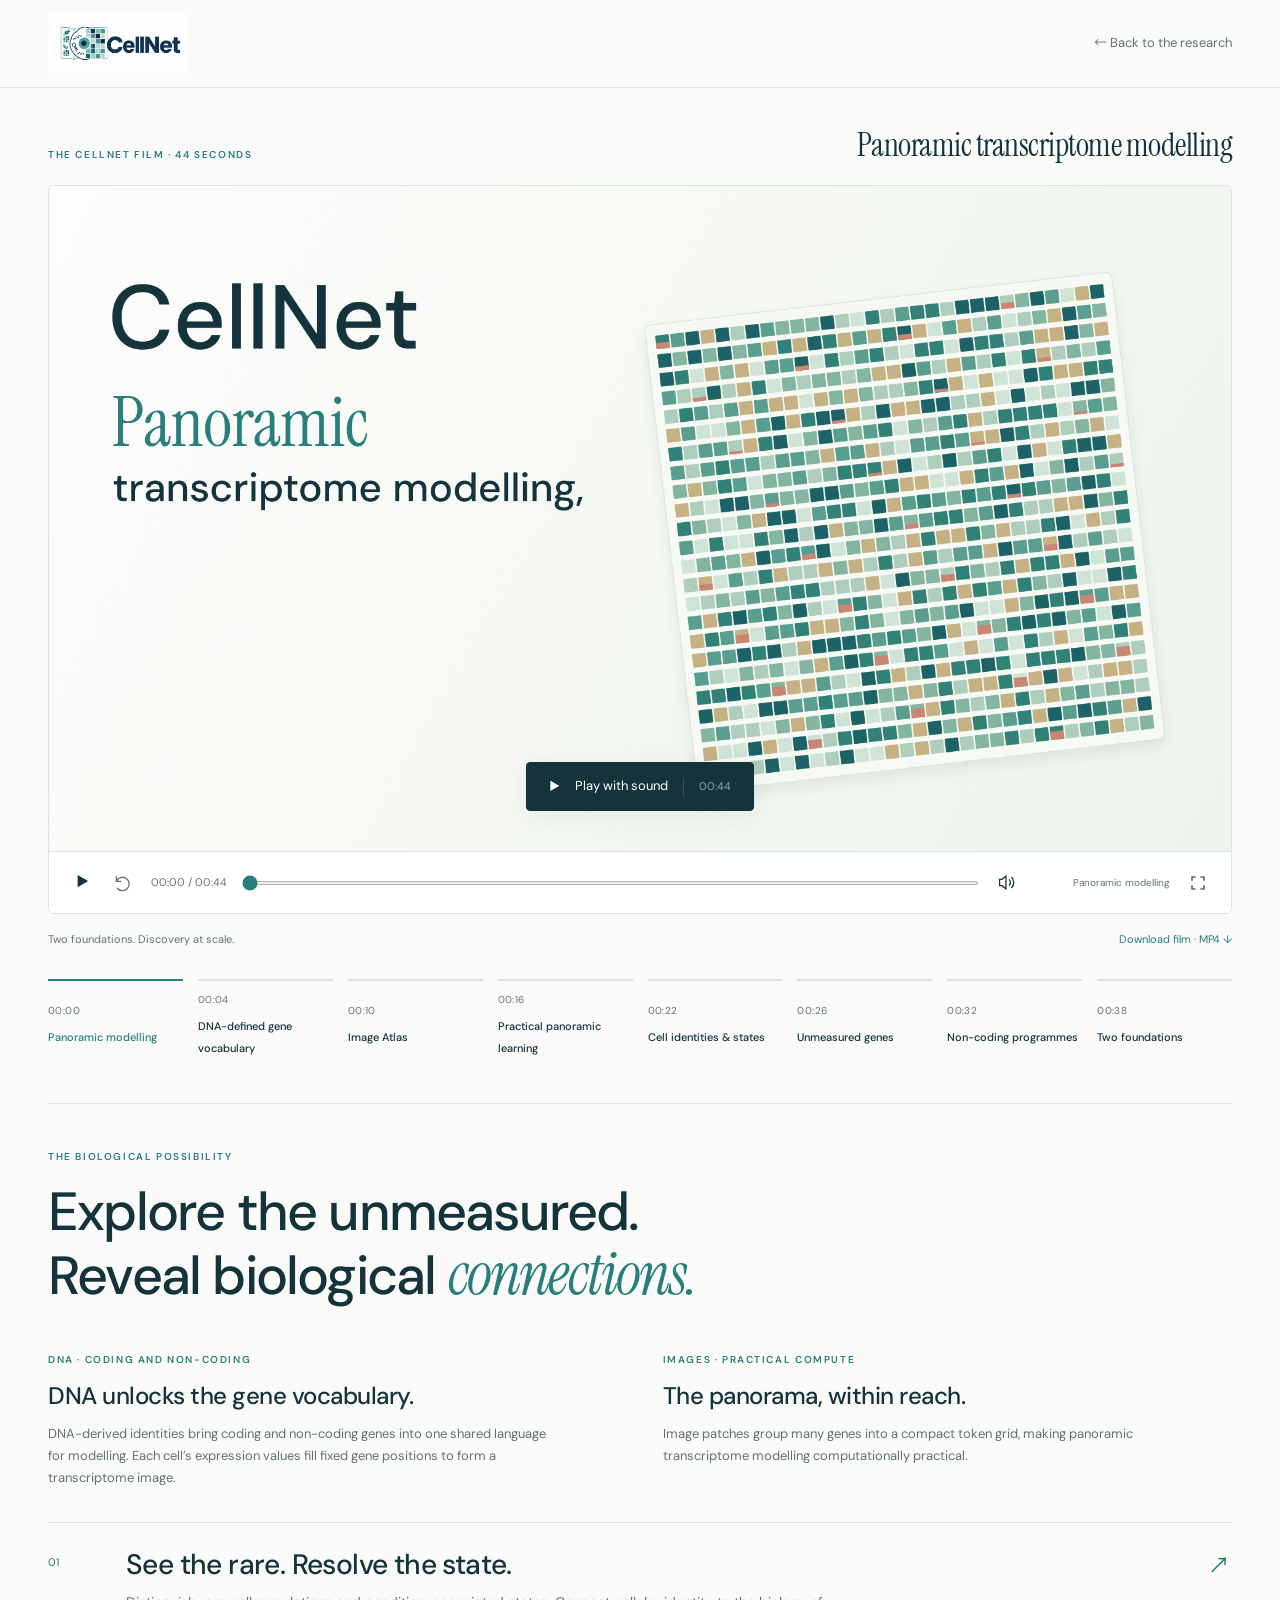
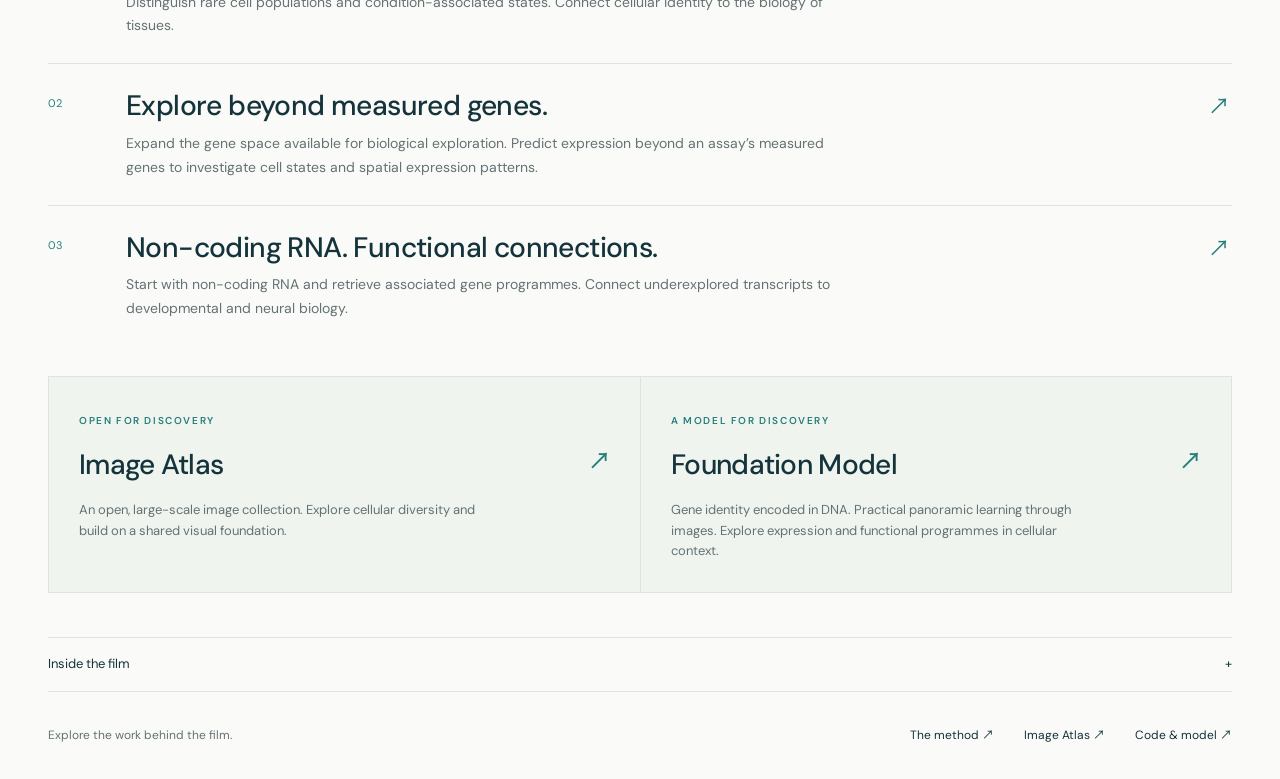
==== commit 1d970da1: "Echo at-scale modelling and extend reading time in CellNet film" ====
--- a/film/index.html
+++ b/film/index.html
@@ -5,14 +5,14 @@
   <meta name="viewport" content="width=device-width, initial-scale=1">
   <meta name="theme-color" content="#fafbf8">
   <title>CellNet — A panoramic view of the cell · The film</title>
-  <meta name="description" content="A 36-second music-led film. DNA unlocks the gene vocabulary. Images make panoramic modelling practical. Explore unmeasured genes and the functional programmes associated with non-coding RNA.">
+  <meta name="description" content="A 44-second music-led film. DNA unlocks the gene vocabulary. Images make panoramic modelling practical. Explore unmeasured genes and the functional programmes associated with non-coding RNA.">
   <link rel="canonical" href="https://daydayup-xq.github.io/CellNet/film/">
   <meta property="og:title" content="CellNet: A panoramic view of the cell — The film">
   <meta property="og:type" content="video.other">
-  <meta property="og:image" content="https://daydayup-xq.github.io/CellNet/film/poster.jpg?v=5">
+  <meta property="og:image" content="https://daydayup-xq.github.io/CellNet/film/poster.jpg?v=6">
   <link rel="icon" href="../assets/cellnet-logo.png">
-  <link rel="stylesheet" href="film.css?v=5">
-  <script type="module" src="player.js?v=5"></script>
+  <link rel="stylesheet" href="film.css?v=6">
+  <script type="module" src="player.js?v=6"></script>
 </head>
 <body>
   <a class="skip" href="#film">Skip to film</a>
@@ -21,19 +21,19 @@
     <a class="back" href="../">← Back to the research</a>
   </header>
   <main>
-    <div class="film-intro"><p class="eyebrow">THE CELLNET FILM · 36 SECONDS</p><h1>Panoramic transcriptome modelling</h1></div>
+    <div class="film-intro"><p class="eyebrow">THE CELLNET FILM · 44 SECONDS</p><h1>Panoramic transcriptome modelling</h1></div>
     <audio id="soundtrack" preload="metadata"></audio>
     <section class="player" id="film" aria-label="CellNet research film">
       <div class="screen" id="screen" tabindex="0" role="group" aria-label="Film canvas. Space to play or pause; left and right arrows to seek.">
         <canvas id="film-canvas" width="1920" height="1080" role="img" aria-label="CellNet research film. An accessible description of each chapter is available below."></canvas>
         <div class="loading" id="loading" role="status">Preparing the film…</div>
-        <button class="start" id="start" type="button" aria-label="Play the film" hidden><span class="play-symbol" aria-hidden="true">▶</span><span>Play with sound</span><small>00:36</small></button>
+        <button class="start" id="start" type="button" aria-label="Play the film" hidden><span class="play-symbol" aria-hidden="true">▶</span><span>Play with sound</span><small>00:44</small></button>
       </div>
       <div class="controls" id="controls">
         <button class="control play" id="play" type="button" disabled aria-label="Play"><span id="play-icon" aria-hidden="true">▶</span></button>
         <button class="control replay" id="replay" type="button" disabled aria-label="Replay"><svg viewBox="0 0 24 24" width="20" height="20" fill="none" stroke="currentColor" stroke-width="1.6" aria-hidden="true"><path d="M4 10a8 8 0 1 1 1 8M4 4v6h6"/></svg></button>
-        <output id="time" class="time" aria-label="Playback time">00:00 / 00:36</output>
-        <label class="seek-label" for="seek"><span class="sr-only">Film position in seconds</span><input id="seek" type="range" min="0" max="36" step="0.1" value="0" disabled aria-valuetext="0 seconds of 36 seconds"></label>
+        <output id="time" class="time" aria-label="Playback time">00:00 / 00:44</output>
+        <label class="seek-label" for="seek"><span class="sr-only">Film position in seconds</span><input id="seek" type="range" min="0" max="44" step="0.1" value="0" disabled aria-valuetext="0 seconds of 44 seconds"></label>
         <button class="control" id="sound" type="button" aria-label="Mute" aria-pressed="false" disabled><svg viewBox="0 0 24 24" width="19" height="19" fill="none" stroke="currentColor" stroke-width="1.6" aria-hidden="true"><path d="M10 4 5 8H2v8h3l5 4Z"/><path id="sound-waves" d="M14 8a6 6 0 0 1 0 8m3-11a10 10 0 0 1 0 14"/><path id="sound-off" style="display:none" d="m15 9 6 6m0-6-6 6"/></svg></button>
         <span class="chapter-label" id="chapter-label"></span>
         <button class="control" id="fullscreen" type="button" aria-label="Enter fullscreen"><svg viewBox="0 0 24 24" width="18" height="18" fill="none" stroke="currentColor" stroke-width="1.6" aria-hidden="true"><path d="M4 9V4h5m6 0h5v5m0 6v5h-5m-6 0H4v-5"/></svg></button>
@@ -41,7 +41,7 @@
       <p class="sr-only" id="scene-announcement" aria-live="polite"></p>
     </section>
     <p id="audio-status" class="audio-status" role="status" hidden></p>
-    <div class="film-meta"><span>Two foundations. Discovery at scale.</span><a id="video-download" href="cellnet-film-en.mp4?v=5" download>Download film · MP4 ↓</a></div>
+    <div class="film-meta"><span>Two foundations. Discovery at scale.</span><a id="video-download" href="cellnet-film-en.mp4?v=6" download>Download film · MP4 ↓</a></div>
     <nav class="chapters" id="chapters" aria-label="Film chapters"></nav>
     <section class="discovery" aria-labelledby="discovery-title">
       <p class="eyebrow">THE BIOLOGICAL POSSIBILITY</p>
@@ -62,7 +62,7 @@
     </section>
     <details class="transcript" id="transcript"><summary><span>Inside the film</span><span aria-hidden="true">+</span></summary><ol id="transcript-list"></ol></details>
     <footer class="film-footer"><p>Explore the work behind the film.</p><div><a href="../#method">The method ↗</a><a href="../#gallery">Image Atlas ↗</a><a href="https://github.com/daydayup-xq/CellNet" target="_blank" rel="noopener noreferrer">Code & model ↗</a></div></footer>
-    <noscript><p>This film uses JavaScript for playback. <a href="cellnet-film-en.mp4?v=5">Watch the MP4 version</a>.</p></noscript>
+    <noscript><p>This film uses JavaScript for playback. <a href="cellnet-film-en.mp4?v=6">Watch the MP4 version</a>.</p></noscript>
   </main>
 </body>
 </html>
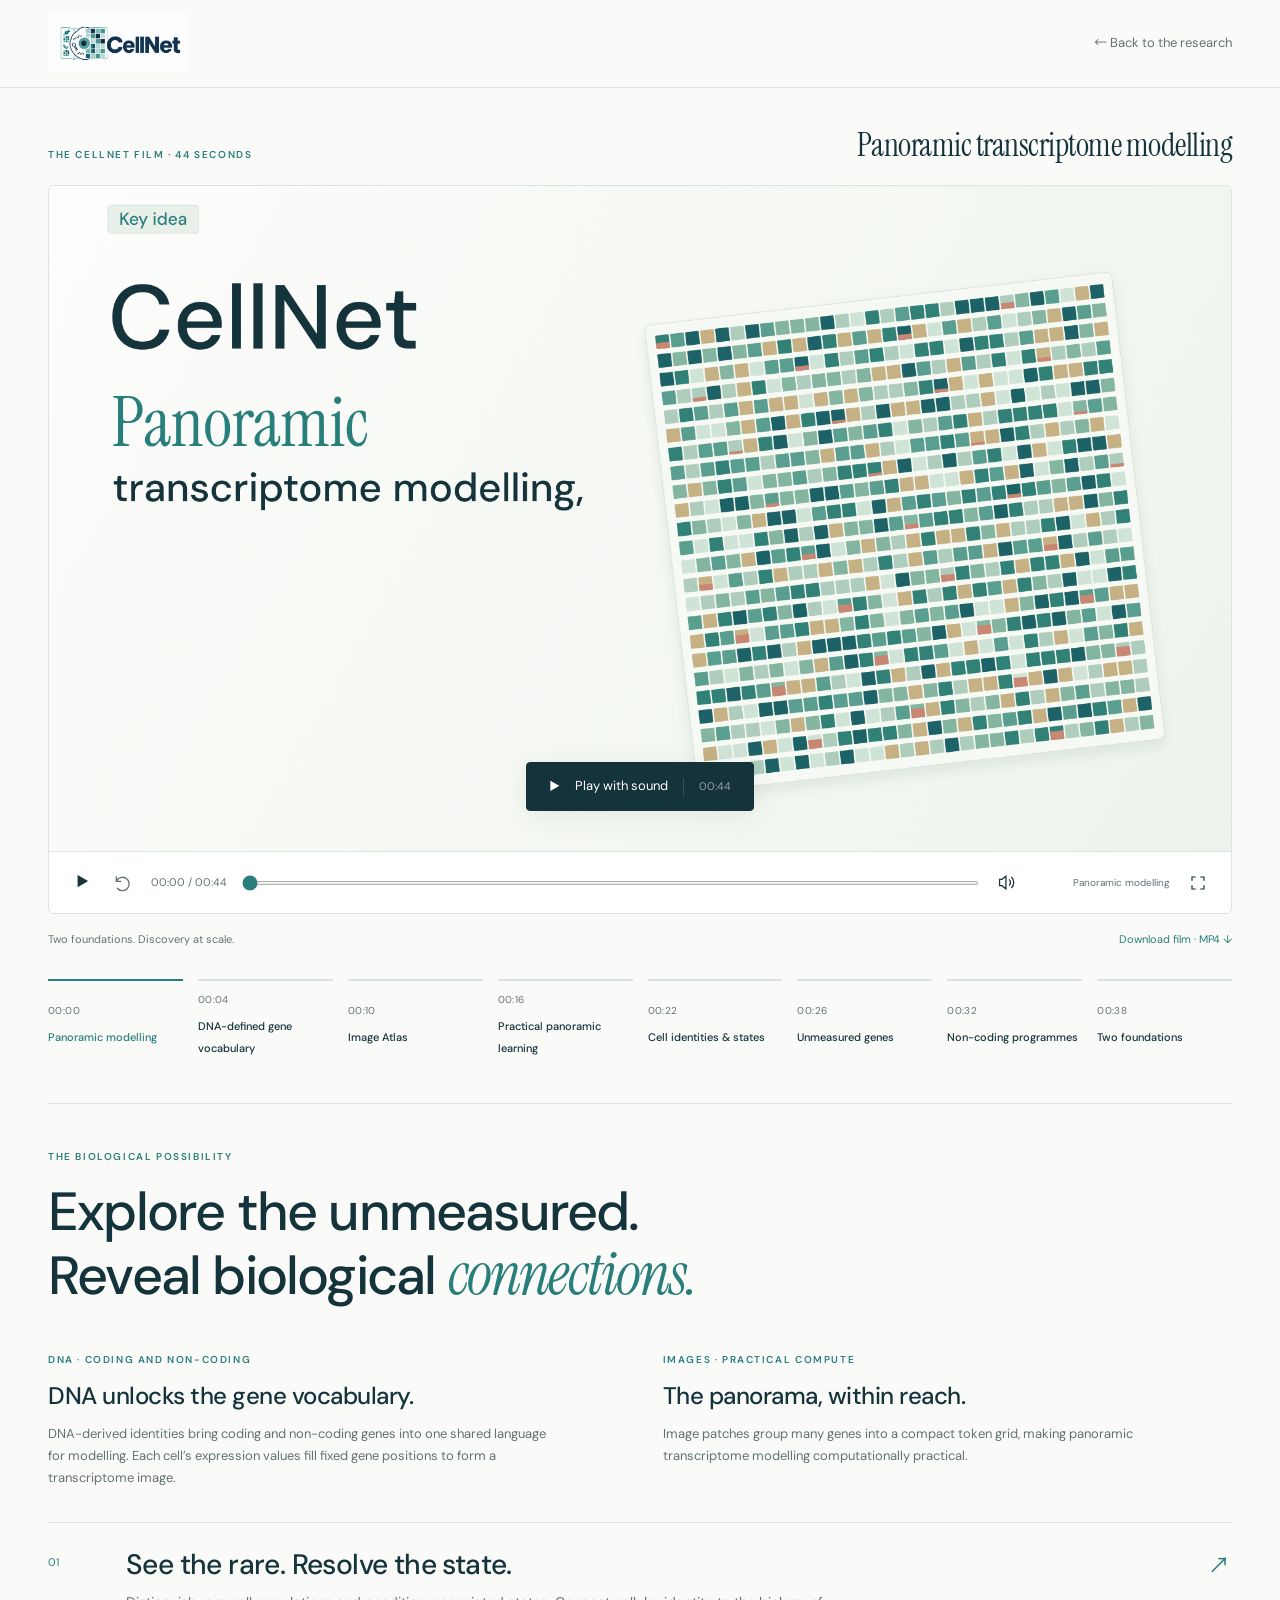
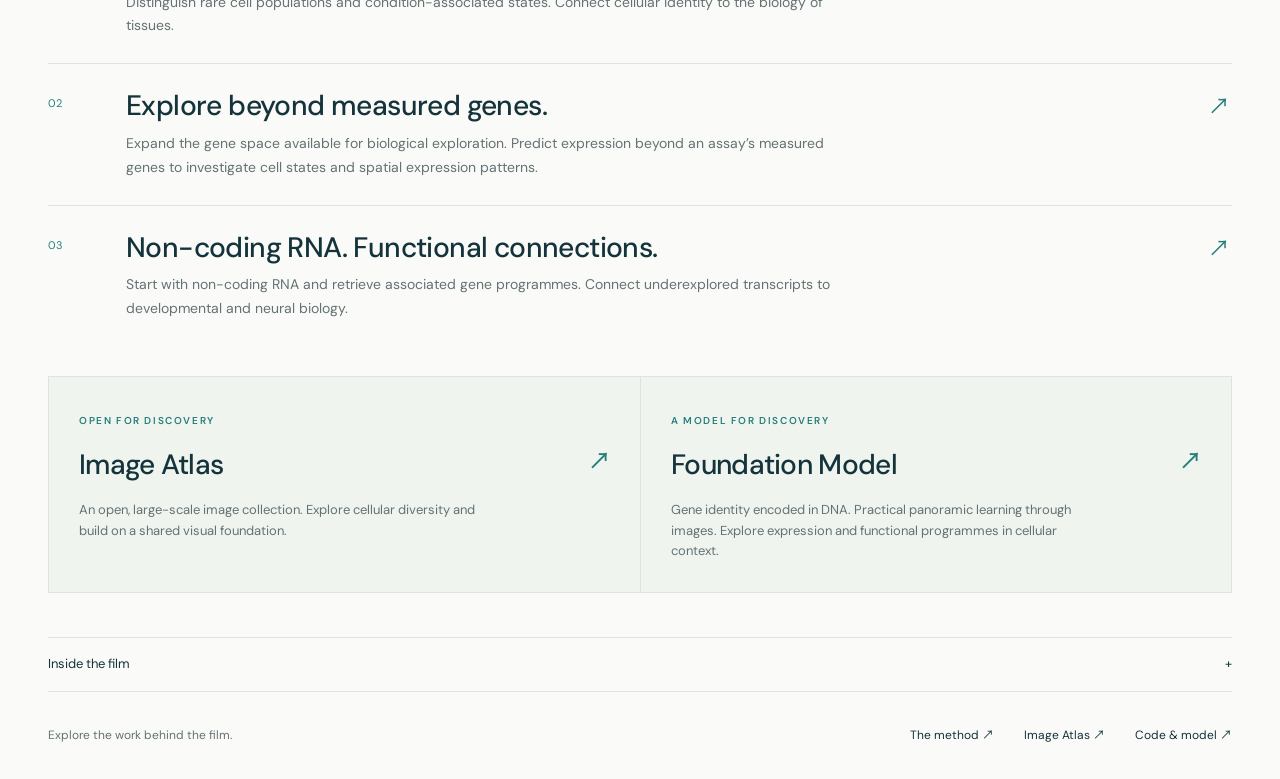
==== commit fc026669: "Add concise section cues to the CellNet film" ====
--- a/film/index.html
+++ b/film/index.html
@@ -9,10 +9,10 @@
   <link rel="canonical" href="https://daydayup-xq.github.io/CellNet/film/">
   <meta property="og:title" content="CellNet: A panoramic view of the cell — The film">
   <meta property="og:type" content="video.other">
-  <meta property="og:image" content="https://daydayup-xq.github.io/CellNet/film/poster.jpg?v=6">
+  <meta property="og:image" content="https://daydayup-xq.github.io/CellNet/film/poster.jpg?v=7">
   <link rel="icon" href="../assets/cellnet-logo.png">
-  <link rel="stylesheet" href="film.css?v=6">
-  <script type="module" src="player.js?v=6"></script>
+  <link rel="stylesheet" href="film.css?v=7">
+  <script type="module" src="player.js?v=7"></script>
 </head>
 <body>
   <a class="skip" href="#film">Skip to film</a>
@@ -41,7 +41,7 @@
       <p class="sr-only" id="scene-announcement" aria-live="polite"></p>
     </section>
     <p id="audio-status" class="audio-status" role="status" hidden></p>
-    <div class="film-meta"><span>Two foundations. Discovery at scale.</span><a id="video-download" href="cellnet-film-en.mp4?v=6" download>Download film · MP4 ↓</a></div>
+    <div class="film-meta"><span>Two foundations. Discovery at scale.</span><a id="video-download" href="cellnet-film-en.mp4?v=7" download>Download film · MP4 ↓</a></div>
     <nav class="chapters" id="chapters" aria-label="Film chapters"></nav>
     <section class="discovery" aria-labelledby="discovery-title">
       <p class="eyebrow">THE BIOLOGICAL POSSIBILITY</p>
@@ -62,7 +62,7 @@
     </section>
     <details class="transcript" id="transcript"><summary><span>Inside the film</span><span aria-hidden="true">+</span></summary><ol id="transcript-list"></ol></details>
     <footer class="film-footer"><p>Explore the work behind the film.</p><div><a href="../#method">The method ↗</a><a href="../#gallery">Image Atlas ↗</a><a href="https://github.com/daydayup-xq/CellNet" target="_blank" rel="noopener noreferrer">Code & model ↗</a></div></footer>
-    <noscript><p>This film uses JavaScript for playback. <a href="cellnet-film-en.mp4?v=6">Watch the MP4 version</a>.</p></noscript>
+    <noscript><p>This film uses JavaScript for playback. <a href="cellnet-film-en.mp4?v=7">Watch the MP4 version</a>.</p></noscript>
   </main>
 </body>
 </html>
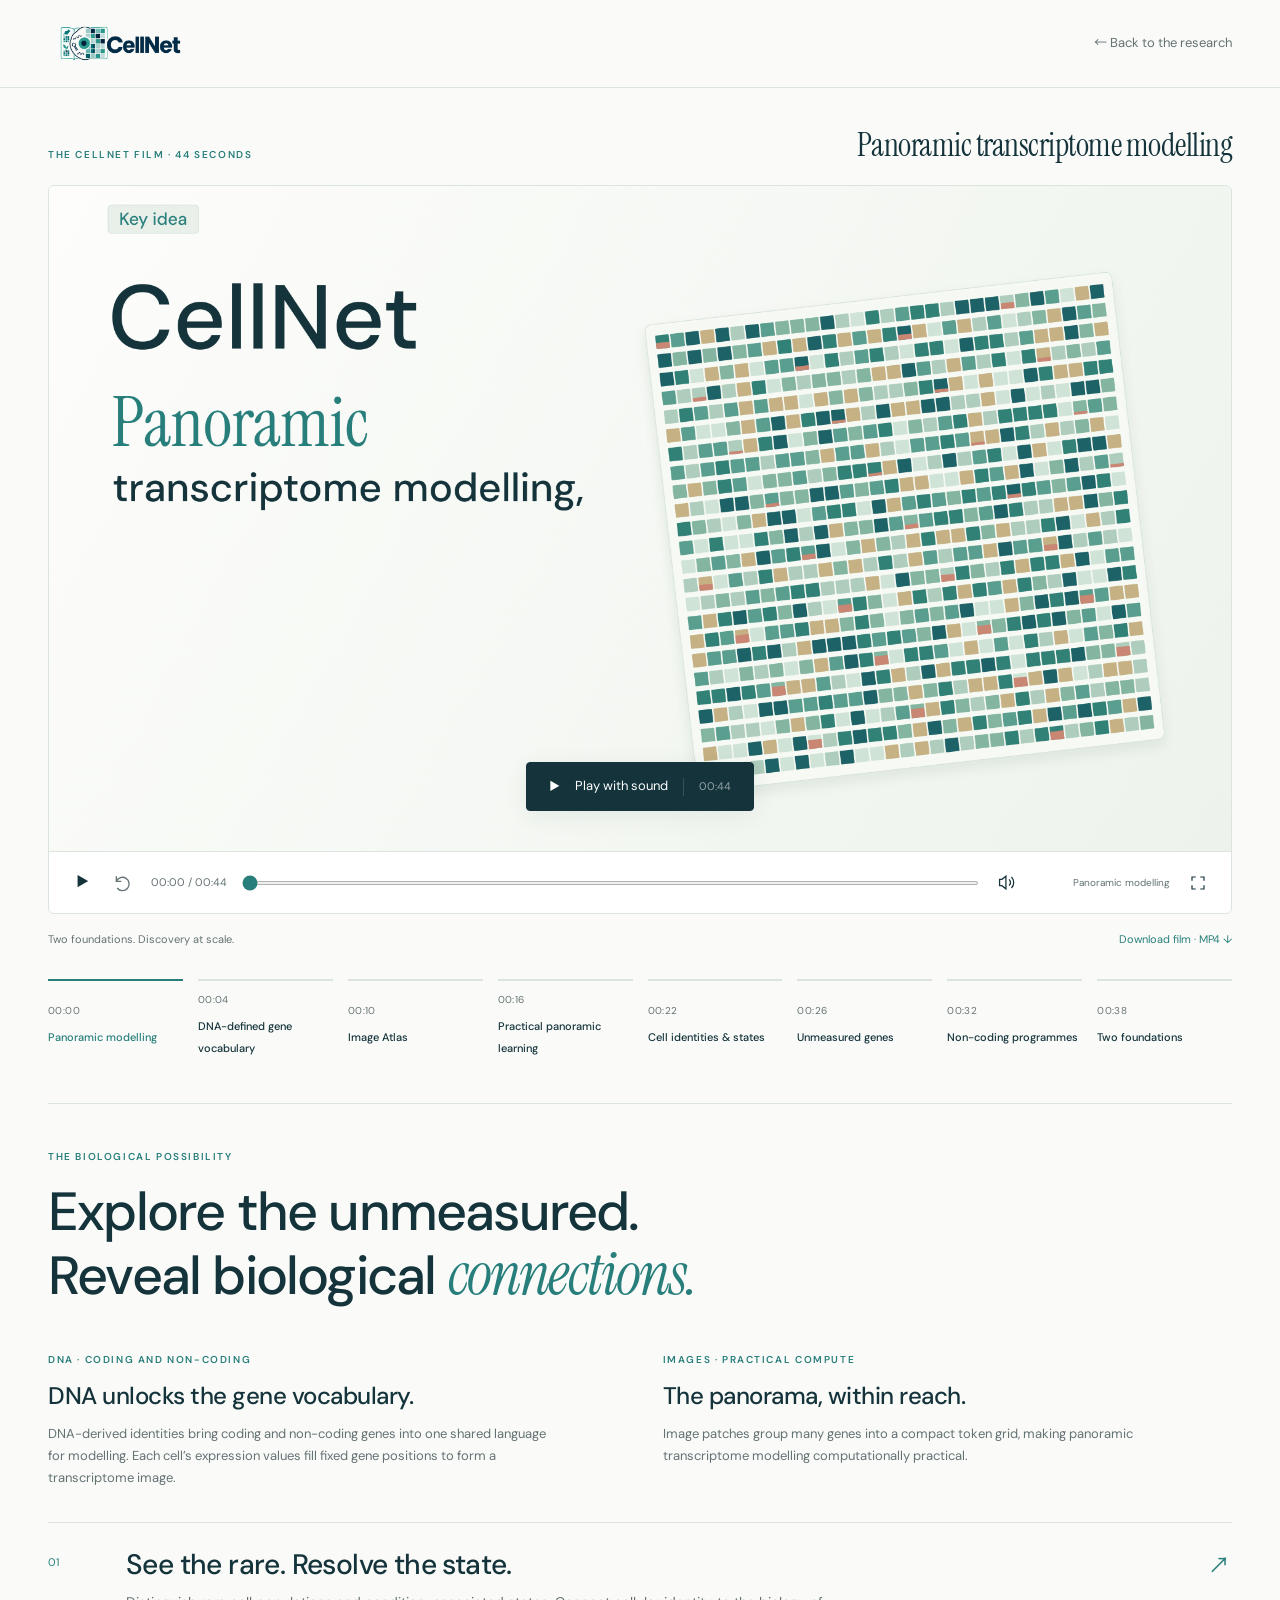
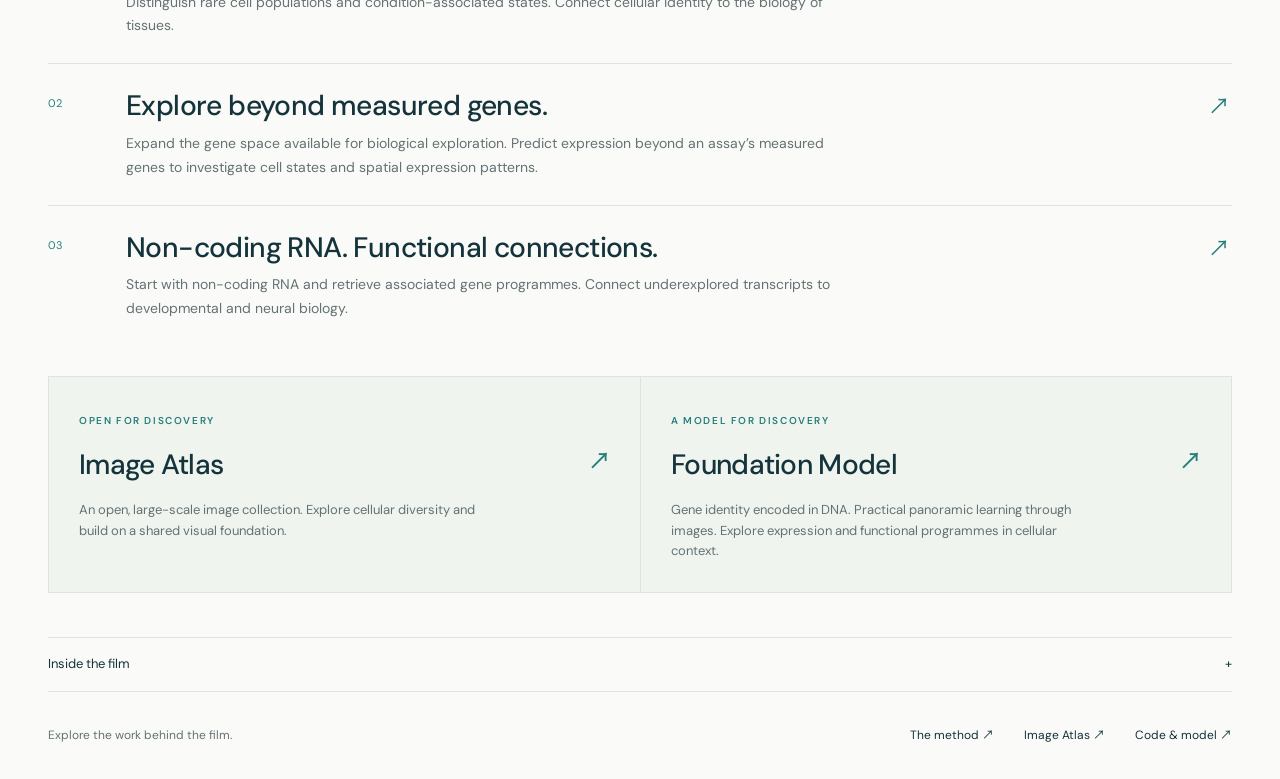
==== commit b18f32d3: "Publish branded panorama, soft edges and transparent website logo" ====
--- a/film/index.html
+++ b/film/index.html
@@ -6,18 +6,18 @@
   <meta name="theme-color" content="#fafbf8">
   <title>CellNet — A panoramic view of the cell · The film</title>
   <meta name="description" content="A 44-second music-led film. DNA unlocks the gene vocabulary. Images make panoramic modelling practical. Explore unmeasured genes and the functional programmes associated with non-coding RNA.">
-  <link rel="canonical" href="https://daydayup-xq.github.io/CellNet/film/">
+  <link rel="canonical" href="https://cellnet.top/film/">
   <meta property="og:title" content="CellNet: A panoramic view of the cell — The film">
   <meta property="og:type" content="video.other">
-  <meta property="og:image" content="https://daydayup-xq.github.io/CellNet/film/poster.jpg?v=7">
-  <link rel="icon" href="../assets/cellnet-logo.png">
+  <meta property="og:image" content="https://cellnet.top/film/poster.jpg?v=7">
+  <link rel="icon" href="../assets/cellnet-logo-transparent.png">
   <link rel="stylesheet" href="film.css?v=7">
   <script type="module" src="player.js?v=7"></script>
 </head>
 <body>
   <a class="skip" href="#film">Skip to film</a>
   <header class="film-header">
-    <a class="brand" href="../" aria-label="CellNet home"><img src="../assets/cellnet-logo.png" alt="CellNet" width="1942" height="809"></a>
+    <a class="brand" href="../" aria-label="CellNet home"><img src="../assets/cellnet-logo-transparent.png" alt="CellNet" width="1944" height="809"></a>
     <a class="back" href="../">← Back to the research</a>
   </header>
   <main>
